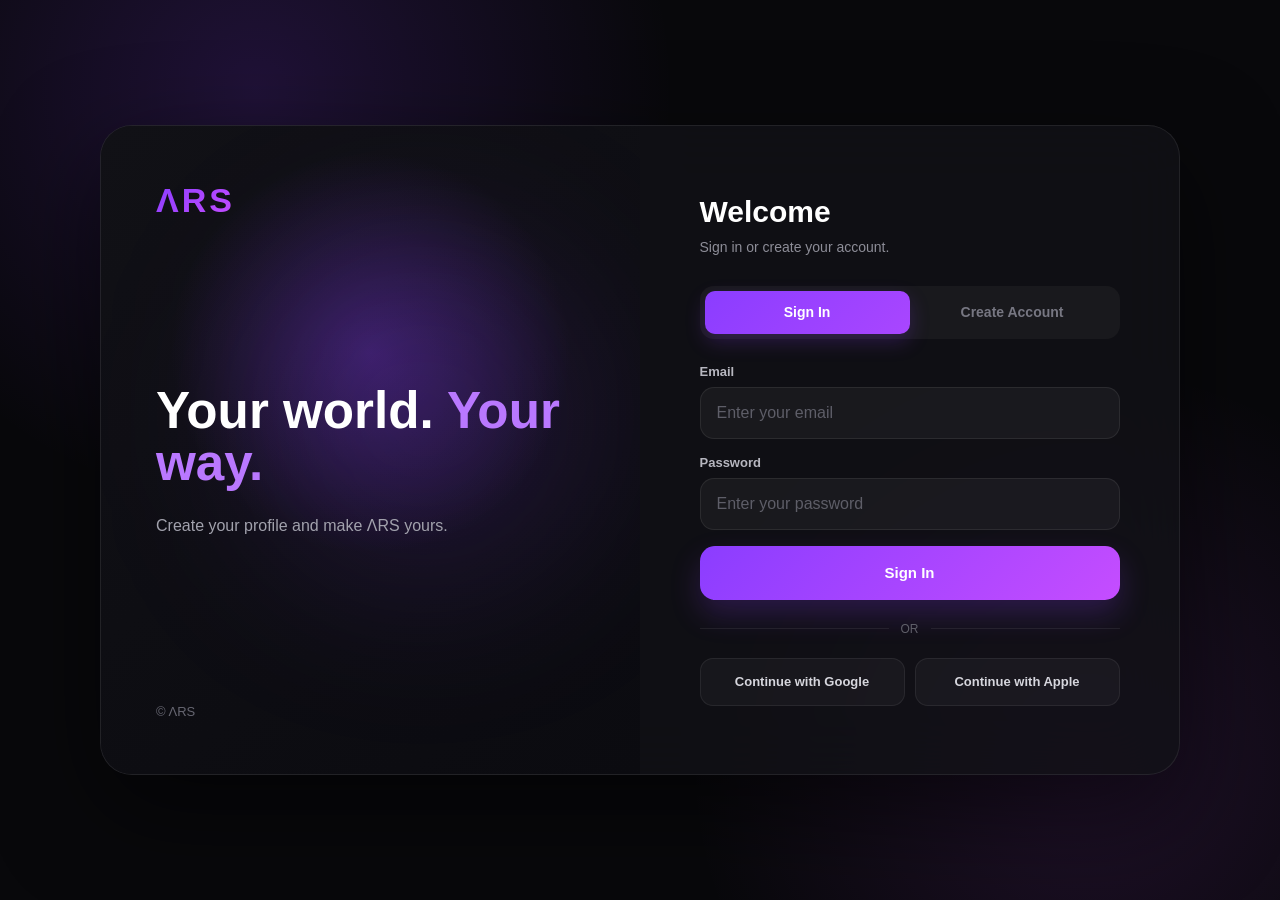
==== index.html @ fd37ae0f "Update index.html" ====
<!DOCTYPE html>
<html lang="en">
<head>
    <meta charset="UTF-8">

    <meta
        name="viewport"
        content="width=device-width, initial-scale=1.0"
    >

    <meta
        name="description"
        content="ΛRS"
    >

    <title>ΛRS</title>

    <link
        rel="stylesheet"
        href="login.css"
    >
</head>

<body>

    <main class="page">

        <section class="auth-wrapper">

            <div class="brand-side">

                <div class="brand-glow"></div>

                <div class="brand">
                    <span>ΛRS</span>
                </div>

                <div class="brand-content">

                    <h1>
                        Your world.
                        <span>Your way.</span>
                    </h1>

                    <p>
                        Create your profile and
                        make ΛRS yours.
                    </p>

                </div>

                <div class="brand-footer">
                    © ΛRS
                </div>

            </div>


            <div class="form-side">

                <div class="auth-card">

                    <div class="auth-heading">

                        <h2>
                            Welcome
                        </h2>

                        <p>
                            Sign in or create your account.
                        </p>

                    </div>


                    <div class="tabs">

                        <button
                            class="tab active"
                            type="button"
                            data-tab="login"
                        >
                            Sign In
                        </button>

                        <button
                            class="tab"
                            type="button"
                            data-tab="register"
                        >
                            Create Account
                        </button>

                    </div>


                    <!-- LOGIN -->

                    <form
                        id="loginForm"
                        class="form active"
                        autocomplete="on"
                    >

                        <div class="field">

                            <label for="loginEmail">
                                Email
                            </label>

                            <input
                                class="input"
                                id="loginEmail"
                                name="email"
                                type="email"
                                autocomplete="email"
                                placeholder="Enter your email"
                                required
                            >

                        </div>


                        <div class="field">

                            <label for="loginPassword">
                                Password
                            </label>

                            <input
                                class="input"
                                id="loginPassword"
                                name="password"
                                type="password"
                                autocomplete="current-password"
                                placeholder="Enter your password"
                                required
                            >

                        </div>


                        <button
                            class="primary-button"
                            type="submit"
                        >
                            Sign In
                        </button>

                    </form>


                    <!-- REGISTER -->

                    <form
                        id="registerForm"
                        class="form"
                        autocomplete="on"
                    >

                        <div class="field">

                            <label for="registerUsername">
                                Username
                            </label>

                            <input
                                class="input"
                                id="registerUsername"
                                name="username"
                                type="text"
                                autocomplete="username"
                                placeholder="Choose a username"
                                minlength="2"
                                maxlength="30"
                                required
                            >

                        </div>


                        <div class="field">

                            <label for="registerEmail">
                                Email
                            </label>

                            <input
                                class="input"
                                id="registerEmail"
                                name="email"
                                type="email"
                                autocomplete="email"
                                placeholder="Enter your email"
                                required
                            >

                        </div>


                        <div class="field">

                            <label for="registerPassword">
                                Password
                            </label>

                            <input
                                class="input"
                                id="registerPassword"
                                name="password"
                                type="password"
                                autocomplete="new-password"
                                placeholder="Create a password"
                                minlength="8"
                                required
                            >

                        </div>


                        <div class="profile-setup">

                            <button
                                class="profile-setup-button"
                                id="openProfileSetup"
                                type="button"
                            >

                                <div
                                    class="profile-preview"
                                    id="profilePreview"
                                >
                                    A
                                </div>

                                <div class="profile-text">

                                    <strong>
                                        Customize Profile
                                    </strong>

                                    <span>
                                        Choose your letter and colors
                                    </span>

                                </div>

                                <div class="profile-arrow">
                                    ›
                                </div>

                            </button>

                        </div>


                        <button
                            class="primary-button"
                            type="submit"
                        >
                            Create Account
                        </button>

                    </form>


                    <div class="divider">
                        <span>OR</span>
                    </div>


                    <div class="social-buttons">

                        <button
                            class="social-button"
                            id="googleLogin"
                            type="button"
                        >
                            Continue with Google
                        </button>

                        <button
                            class="social-button"
                            id="appleLogin"
                            type="button"
                        >
                            Continue with Apple
                        </button>

                    </div>

                </div>

            </div>

        </section>

    </main>


    <!-- PROFILE SETUP MODAL -->

    <div
        class="modal"
        id="profileModal"
        aria-hidden="true"
    >

        <div class="modal-card">

            <div class="modal-header">

                <h3>
                    Customize Profile
                </h3>

                <button
                    class="close-button"
                    id="closeProfileSetup"
                    type="button"
                    aria-label="Close"
                >
                    ×
                </button>

            </div>


            <div class="setup-preview">

                <div
                    class="large-avatar"
                    id="largeAvatarPreview"
                >
                    A
                </div>

            </div>


            <div class="setup-section">

                <span class="setup-section-title">
                    Choose Letter
                </span>

                <div
                    class="letter-grid"
                    id="letterGrid"
                ></div>

            </div>


            <div class="setup-section">

                <span class="setup-section-title">
                    Letter Color
                </span>

                <div
                    class="color-grid"
                    id="letterColors"
                ></div>

            </div>


            <div class="setup-section">

                <span class="setup-section-title">
                    Background
                </span>

                <div
                    class="color-grid"
                    id="backgroundColors"
                ></div>

            </div>


            <div class="subscribe-box">

                <div class="subscribe-info">

                    <strong>
                        Want a real avatar?
                    </strong>

                    <span>
                        VIP members can upload
                        their own profile image.
                    </span>

                </div>

                <button
                    class="subscribe-button"
                    id="openSubscription"
                    type="button"
                >
                    VIP
                </button>

            </div>


            <button
                class="save-profile"
                id="saveProfileSetup"
                type="button"
            >
                Save Profile
            </button>

        </div>

    </div>


    <script
        src="auth.js"
        defer
    ></script>

</body>
</html>
---- login.css ----
/* =========================================================
   ΛRS — LOGIN / AUTH
   Responsive stylesheet
   Works with index.html
   ========================================================= */

* {
    box-sizing: border-box;
    margin: 0;
    padding: 0;
}

html,
body {
    width: 100%;
    min-height: 100%;
}

body {
    min-height: 100vh;
    min-height: 100dvh;

    font-family:
        Inter,
        -apple-system,
        BlinkMacSystemFont,
        "Segoe UI",
        sans-serif;

    color: #ffffff;

    background:
        radial-gradient(
            circle at 20% 10%,
            rgba(139, 61, 255, 0.18),
            transparent 32%
        ),
        radial-gradient(
            circle at 85% 85%,
            rgba(197, 77, 255, 0.12),
            transparent 30%
        ),
        #08080B;

    overflow-x: hidden;
}

button,
input {
    font: inherit;
}

button {
    border: 0;
}


/* =========================================================
   PAGE
   ========================================================= */

.page {
    width: 100%;
    min-height: 100vh;
    min-height: 100dvh;

    display: flex;
    align-items: center;
    justify-content: center;

    padding: 28px;
}


/* =========================================================
   AUTH WRAPPER
   ========================================================= */

.auth-wrapper {
    width: 100%;
    max-width: 1080px;

    display: grid;
    grid-template-columns: 1fr 1fr;

    min-height: 650px;

    border: 1px solid rgba(255, 255, 255, 0.08);

    border-radius: 32px;

    overflow: hidden;

    background:
        rgba(18, 18, 23, 0.82);

    backdrop-filter: blur(30px);
    -webkit-backdrop-filter: blur(30px);

    box-shadow:
        0 35px 100px rgba(0, 0, 0, 0.55);
}


/* =========================================================
   BRAND SIDE
   ========================================================= */

.brand-side {
    position: relative;

    display: flex;
    flex-direction: column;
    justify-content: space-between;

    padding: 55px;

    overflow: hidden;

    background:
        radial-gradient(
            circle at 50% 35%,
            rgba(139, 61, 255, 0.30),
            transparent 40%
        ),
        linear-gradient(
            145deg,
            #111116,
            #0B0B10
        );
}

.brand-glow {
    position: absolute;

    width: 320px;
    height: 320px;

    border-radius: 50%;

    background:
        rgba(139, 61, 255, 0.16);

    filter: blur(90px);

    top: 20%;
    left: 30%;

    pointer-events: none;
}

.brand {
    position: relative;
    z-index: 2;

    font-size: 34px;
    font-weight: 900;

    letter-spacing: 3px;
}

.brand span {
    background:
        linear-gradient(
            135deg,
            #8B3DFF,
            #C54DFF
        );

    -webkit-background-clip: text;
    background-clip: text;

    color: transparent;
}

.brand-content {
    position: relative;
    z-index: 2;

    max-width: 440px;
}

.brand-content h1 {
    font-size: clamp(
        38px,
        4vw,
        62px
    );

    line-height: 1.02;

    font-weight: 900;

    margin-bottom: 22px;
}

.brand-content h1 span {
    color: #B978FF;
}

.brand-content p {
    color: #A2A2AD;

    font-size: 16px;

    line-height: 1.7;

    max-width: 390px;
}

.brand-footer {
    position: relative;
    z-index: 2;

    color: #666671;

    font-size: 13px;
}


/* =========================================================
   FORM SIDE
   ========================================================= */

.form-side {
    display: flex;
    align-items: center;
    justify-content: center;

    padding: 45px;
}

.auth-card {
    width: 100%;
    max-width: 420px;
}

.auth-heading {
    margin-bottom: 28px;
}

.auth-heading h2 {
    font-size: 30px;

    font-weight: 850;

    margin-bottom: 8px;
}

.auth-heading p {
    color: #8D8D98;

    font-size: 14px;

    line-height: 1.5;
}


/* =========================================================
   TABS
   ========================================================= */

.tabs {
    display: grid;

    grid-template-columns: 1fr 1fr;

    padding: 5px;

    margin-bottom: 25px;

    background:
        rgba(255, 255, 255, 0.045);

    border-radius: 14px;
}

.tab {
    min-height: 43px;

    border-radius: 10px;

    background: transparent;

    color: #777782;

    cursor: pointer;

    font-size: 14px;

    font-weight: 700;

    transition:
        background 0.2s ease,
        color 0.2s ease;
}

.tab.active {
    color: #ffffff;

    background:
        linear-gradient(
            135deg,
            #8B3DFF,
            #A946FF
        );

    box-shadow:
        0 8px 20px
        rgba(139, 61, 255, 0.22);
}


/* =========================================================
   FORMS
   ========================================================= */

.form {
    display: none;
}

.form.active {
    display: block;
}


/* =========================================================
   INPUTS
   ========================================================= */

.field {
    margin-bottom: 16px;
}

.field label {
    display: block;

    color: #B7B7C0;

    font-size: 13px;

    font-weight: 650;

    margin-bottom: 8px;
}

.input {
    width: 100%;

    height: 52px;

    border-radius: 14px;

    border: 1px solid
        rgba(255, 255, 255, 0.08);

    outline: none;

    padding: 0 16px;

    color: #ffffff;

    background:
        rgba(255, 255, 255, 0.045);

    transition:
        border-color 0.2s ease,
        box-shadow 0.2s ease,
        background 0.2s ease;
}

.input::placeholder {
    color: #5E5E68;
}

.input:focus {
    border-color:
        rgba(139, 61, 255, 0.8);

    background:
        rgba(255, 255, 255, 0.06);

    box-shadow:
        0 0 0 4px
        rgba(139, 61, 255, 0.10);
}


/* =========================================================
   PROFILE SETUP
   ========================================================= */

.profile-setup {
    margin-top: 7px;
    margin-bottom: 18px;

    padding: 14px;

    border-radius: 18px;

    border: 1px solid
        rgba(255, 255, 255, 0.07);

    background:
        rgba(255, 255, 255, 0.035);
}

.profile-setup-button {
    width: 100%;

    display: flex;
    align-items: center;

    gap: 13px;

    background: transparent;

    color: #ffffff;

    cursor: pointer;

    text-align: left;
}

.profile-preview {
    width: 48px;
    height: 48px;

    flex: 0 0 48px;

    display: flex;
    align-items: center;
    justify-content: center;

    border-radius: 50%;

    background:
        linear-gradient(
            135deg,
            #8B3DFF,
            #C54DFF
        );

    font-size: 18px;

    font-weight: 900;

    box-shadow:
        0 8px 22px
        rgba(139, 61, 255, 0.22);
}

.profile-text {
    flex: 1;
}

.profile-text strong {
    display: block;

    font-size: 14px;

    margin-bottom: 3px;
}

.profile-text span {
    color: #777782;

    font-size: 12px;
}

.profile-arrow {
    color: #777782;

    font-size: 20px;
}


/* =========================================================
   PRIMARY BUTTON
   ========================================================= */

.primary-button {
    width: 100%;

    min-height: 54px;

    border-radius: 15px;

    color: #ffffff;

    background:
        linear-gradient(
            135deg,
            #8B3DFF,
            #C54DFF
        );

    cursor: pointer;

    font-size: 15px;

    font-weight: 800;

    box-shadow:
        0 14px 30px
        rgba(139, 61, 255, 0.22);

    transition:
        transform 0.15s ease,
        box-shadow 0.2s ease;
}

.primary-button:hover {
    box-shadow:
        0 17px 36px
        rgba(139, 61, 255, 0.32);
}

.primary-button:active {
    transform: scale(0.985);
}


/* =========================================================
   DIVIDER
   ========================================================= */

.divider {
    display: flex;

    align-items: center;

    gap: 12px;

    margin: 22px 0;
}

.divider::before,
.divider::after {
    content: "";

    height: 1px;

    flex: 1;

    background:
        rgba(255, 255, 255, 0.07);
}

.divider span {
    color: #60606A;

    font-size: 12px;
}


/* =========================================================
   SOCIAL BUTTONS
   ========================================================= */

.social-buttons {
    display: grid;

    grid-template-columns: 1fr 1fr;

    gap: 10px;
}

.social-button {
    min-height: 48px;

    border-radius: 13px;

    border: 1px solid
        rgba(255, 255, 255, 0.07);

    color: #D6D6DD;

    background:
        rgba(255, 255, 255, 0.035);

    cursor: pointer;

    font-size: 13px;

    font-weight: 700;

    transition:
        background 0.2s ease,
        border-color 0.2s ease;
}

.social-button:hover {
    background:
        rgba(255, 255, 255, 0.07);

    border-color:
        rgba(255, 255, 255, 0.12);
}


/* =========================================================
   PROFILE MODAL
   ========================================================= */

.modal {
    position: fixed;

    inset: 0;

    display: flex;
    align-items: center;
    justify-content: center;

    padding: 20px;

    background:
        rgba(0, 0, 0, 0.72);

    backdrop-filter: blur(16px);
    -webkit-backdrop-filter: blur(16px);

    opacity: 0;
    visibility: hidden;

    pointer-events: none;

    transition:
        opacity 0.2s ease,
        visibility 0.2s ease;

    z-index: 100;
}

.modal.open {
    opacity: 1;

    visibility: visible;

    pointer-events: auto;
}

.modal-card {
    width: 100%;
    max-width: 480px;

    max-height:
        calc(100vh - 40px);

    max-height:
        calc(100dvh - 40px);

    overflow-y: auto;

    padding: 25px;

    border-radius: 26px;

    border: 1px solid
        rgba(255, 255, 255, 0.09);

    background:
        #111116;

    box-shadow:
        0 30px 100px
        rgba(0, 0, 0, 0.65);

    transform:
        translateY(15px)
        scale(0.97);

    transition:
        transform 0.2s ease;
}

.modal.open .modal-card {
    transform:
        translateY(0)
        scale(1);
}


/* =========================================================
   MODAL HEADER
   ========================================================= */

.modal-header {
    display: flex;

    align-items: center;
    justify-content: space-between;

    margin-bottom: 22px;
}

.modal-header h3 {
    font-size: 22px;

    font-weight: 850;
}

.close-button {
    width: 40px;
    height: 40px;

    border-radius: 50%;

    background:
        rgba(255, 255, 255, 0.06);

    color: #ffffff;

    cursor: pointer;

    font-size: 20px;

    transition:
        background 0.2s ease;
}

.close-button:hover {
    background:
        rgba(255, 255, 255, 0.11);
}


/* =========================================================
   AVATAR PREVIEW
   ========================================================= */

.setup-preview {
    display: flex;

    justify-content: center;

    margin-bottom: 25px;
}

.large-avatar {
    width: 96px;
    height: 96px;

    display: flex;

    align-items: center;
    justify-content: center;

    border-radius: 50%;

    font-size: 34px;

    font-weight: 900;

    border: 4px solid
        #0A0A0D;

    box-shadow:
        0 12px 35px
        rgba(0, 0, 0, 0.45);
}


/* =========================================================
   PROFILE OPTIONS
   ========================================================= */

.setup-section {
    margin-bottom: 22px;
}

.setup-section-title {
    display: block;

    color: #B9B9C2;

    font-size: 13px;

    font-weight: 750;

    margin-bottom: 10px;
}


/* =========================================================
   LETTER GRID
   ========================================================= */

.letter-grid {
    display: grid;

    grid-template-columns:
        repeat(7, 1fr);

    gap: 7px;
}

.letter-option {
    aspect-ratio: 1;

    border-radius: 11px;

    color: #ffffff;

    background:
        rgba(255, 255, 255, 0.05);

    cursor: pointer;

    font-weight: 800;

    border: 1px solid
        transparent;

    transition:
        transform 0.15s ease,
        border-color 0.15s ease;
}

.letter-option:hover {
    transform: translateY(-1px);
}

.letter-option.selected {
    border-color: #A855F7;

    box-shadow:
        0 0 0 2px
        rgba(168, 85, 247, 0.14);
}


/* =========================================================
   COLOR GRID
   ========================================================= */

.color-grid {
    display: flex;

    flex-wrap: wrap;

    gap: 10px;
}

.color-option {
    width: 38px;
    height: 38px;

    border-radius: 50%;

    cursor: pointer;

    border: 3px solid transparent;

    transition:
        transform 0.15s ease,
        border-color 0.15s ease;
}

.color-option:hover {
    transform: scale(1.06);
}

.color-option.selected {
    border-color: #ffffff;

    box-shadow:
        0 0 0 2px #8B3DFF;
}


/* =========================================================
   SUBSCRIBE BOX
   ========================================================= */

.subscribe-box {
    display: flex;

    align-items: center;

    gap: 12px;

    padding: 15px;

    margin-top: 5px;

    border-radius: 17px;

    background:
        linear-gradient(
            135deg,
            rgba(139, 61, 255, 0.13),
            rgba(197, 77, 255, 0.06)
        );

    border: 1px solid
        rgba(168, 85, 247, 0.20);
}

.subscribe-info {
    flex: 1;
}

.subscribe-info strong {
    display: block;

    font-size: 13px;

    margin-bottom: 4px;
}

.subscribe-info span {
    color: #888894;

    font-size: 11px;

    line-height: 1.4;
}

.subscribe-button {
    min-height: 40px;

    padding: 0 15px;

    border-radius: 11px;

    background:
        linear-gradient(
            135deg,
            #8B3DFF,
            #C54DFF
        );

    color: #ffffff;

    cursor: pointer;

    font-size: 12px;

    font-weight: 800;
}


/* =========================================================
   SAVE PROFILE
   ========================================================= */

.save-profile {
    width: 100%;

    min-height: 50px;

    border-radius: 14px;

    margin-top: 5px;

    background:
        linear-gradient(
            135deg,
            #8B3DFF,
            #C54DFF
        );

    color: #ffffff;

    cursor: pointer;

    font-weight: 800;

    transition:
        transform 0.15s ease,
        box-shadow 0.2s ease;
}

.save-profile:hover {
    box-shadow:
        0 12px 28px
        rgba(139, 61, 255, 0.22);
}

.save-profile:active {
    transform: scale(0.985);
}


/* =========================================================
   TABLET
   ========================================================= */

@media (max-width: 850px) {

    .page {
        padding: 18px;
    }

    .auth-wrapper {
        grid-template-columns: 1fr;

        max-width: 600px;

        min-height: auto;
    }

    .brand-side {
        min-height: 300px;

        padding: 35px;
    }

    .brand-content h1 {
        font-size: 42px;
    }

    .brand-content p {
        font-size: 14px;
    }

    .brand-footer {
        margin-top: 35px;
    }

    .form-side {
        padding: 35px;
    }
}


/* =========================================================
   MOBILE
   ========================================================= */

@media (max-width: 520px) {

    .page {
        padding: 0;
    }

    .auth-wrapper {
        min-height: 100vh;
        min-height: 100dvh;

        border-radius: 0;

        border-left: 0;
        border-right: 0;
    }

    .brand-side {
        min-height: 230px;

        padding: 28px 24px;
    }

    .brand {
        font-size: 27px;
    }

    .brand-content {
        margin-top: 25px;
    }

    .brand-content h1 {
        font-size: 34px;

        margin-bottom: 12px;
    }

    .brand-content p {
        font-size: 13px;
    }

    .form-side {
        padding:
            28px
            22px
            40px;
    }

    .auth-heading h2 {
        font-size: 27px;
    }

    .social-buttons {
        grid-template-columns: 1fr;
    }

    .modal {
        padding: 0;
    }

    .modal-card {
        min-height: 100vh;
        min-height: 100dvh;

        max-height: none;

        border-radius: 0;

        padding:
            24px
            20px
            30px;
    }

    .letter-grid {
        grid-template-columns:
            repeat(6, 1fr);
    }
}


/* =========================================================
   SMALL MOBILE
   ========================================================= */

@media (max-width: 360px) {

    .form-side {
        padding-left: 17px;
        padding-right: 17px;
    }

    .letter-grid {
        grid-template-columns:
            repeat(5, 1fr);
    }

   }
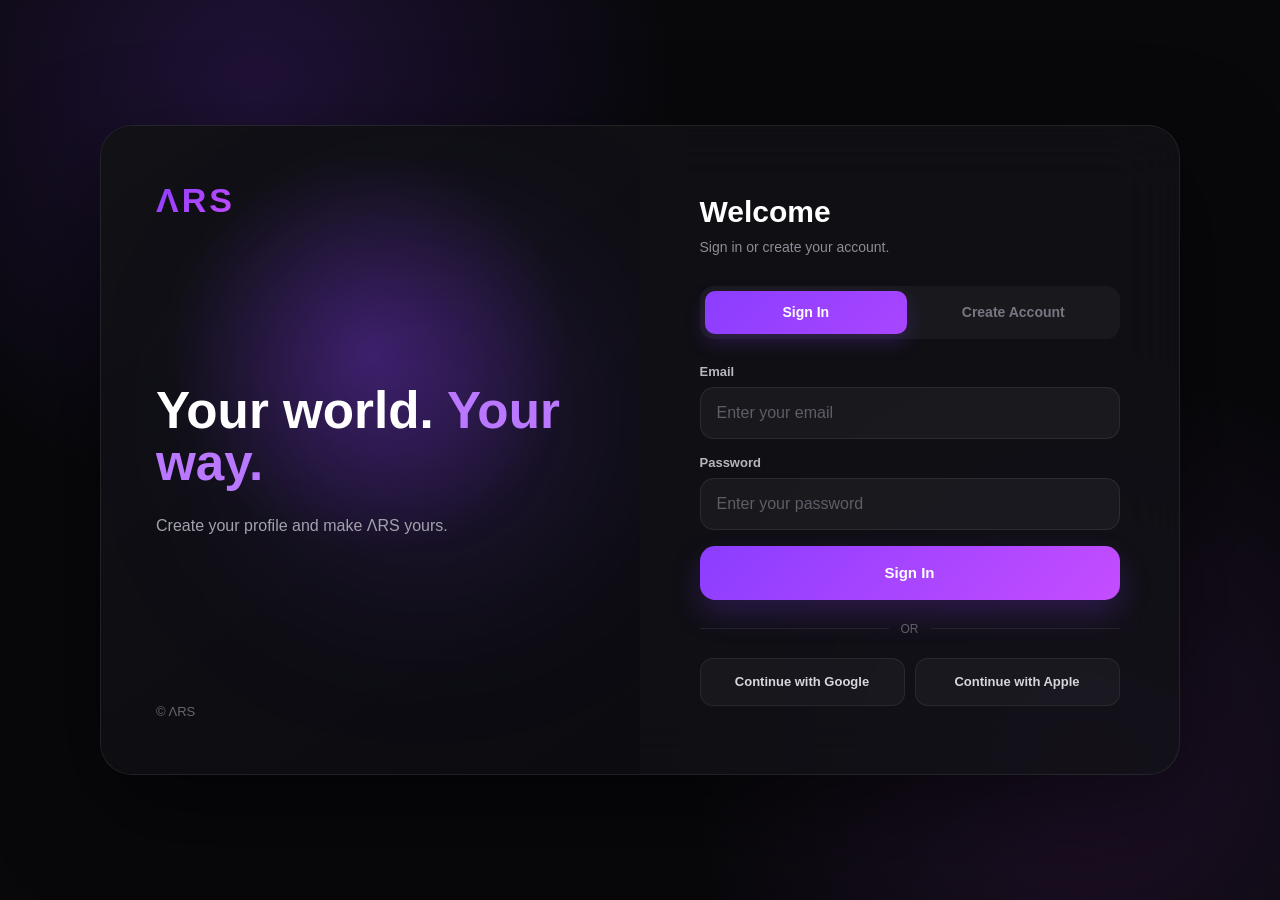
==== commit 8bf33f9e: "Update index.html" ====
--- a/index.html
+++ b/index.html
@@ -2,427 +2,477 @@
 <html lang="en">
 <head>
     <meta charset="UTF-8">
-
-    <meta
-        name="viewport"
-        content="width=device-width, initial-scale=1.0"
-    >
-
-    <meta
-        name="description"
-        content="ΛRS"
-    >
-
+    <meta name="viewport" content="width=device-width, initial-scale=1.0">
+    <meta name="description" content="ΛRS">
     <title>ΛRS</title>
 
-    <link
-        rel="stylesheet"
-        href="login.css"
-    >
+    <link rel="stylesheet" href="login.css">
 </head>
 
 <body>
 
-    <main class="page">
-
-        <section class="auth-wrapper">
-
-            <div class="brand-side">
-
-                <div class="brand-glow"></div>
-
-                <div class="brand">
-                    <span>ΛRS</span>
+<main class="page">
+
+    <section class="auth-wrapper">
+
+        <!-- BRAND -->
+
+        <div class="brand-side">
+
+            <div class="brand-glow"></div>
+
+            <div class="brand">
+                <span>ΛRS</span>
+            </div>
+
+            <div class="brand-content">
+                <h1>
+                    Your world.
+                    <span>Your way.</span>
+                </h1>
+
+                <p>
+                    Create your profile and make ΛRS yours.
+                </p>
+            </div>
+
+            <div class="brand-footer">
+                © ΛRS
+            </div>
+
+        </div>
+
+
+        <!-- AUTH -->
+
+        <div class="form-side">
+
+            <div class="auth-card">
+
+                <div class="auth-heading">
+
+                    <h2>Welcome</h2>
+
+                    <p>
+                        Sign in or create your account.
+                    </p>
+
                 </div>
 
-                <div class="brand-content">
-
-                    <h1>
-                        Your world.
-                        <span>Your way.</span>
-                    </h1>
-
-                    <p>
-                        Create your profile and
-                        make ΛRS yours.
-                    </p>
+
+                <!-- TABS -->
+
+                <div class="tabs">
+
+                    <button
+                        class="tab active"
+                        type="button"
+                        data-tab="login"
+                    >
+                        Sign In
+                    </button>
+
+                    <button
+                        class="tab"
+                        type="button"
+                        data-tab="register"
+                    >
+                        Create Account
+                    </button>
 
                 </div>
 
-                <div class="brand-footer">
-                    © ΛRS
-                </div>
-
-            </div>
-
-
-            <div class="form-side">
-
-                <div class="auth-card">
-
-                    <div class="auth-heading">
-
-                        <h2>
-                            Welcome
-                        </h2>
-
-                        <p>
-                            Sign in or create your account.
-                        </p>
-
-                    </div>
-
-
-                    <div class="tabs">
-
-                        <button
-                            class="tab active"
-                            type="button"
-                            data-tab="login"
-                        >
-                            Sign In
-                        </button>
-
-                        <button
-                            class="tab"
-                            type="button"
-                            data-tab="register"
-                        >
-                            Create Account
-                        </button>
-
-                    </div>
-
-
-                    <!-- LOGIN -->
-
-                    <form
-                        id="loginForm"
-                        class="form active"
-                        autocomplete="on"
-                    >
-
-                        <div class="field">
-
-                            <label for="loginEmail">
-                                Email
-                            </label>
+
+                <!-- LOGIN -->
+
+                <form
+                    id="loginForm"
+                    class="form active"
+                    autocomplete="on"
+                >
+
+                    <div class="field">
+
+                        <label for="loginEmail">
+                            Email
+                        </label>
+
+                        <input
+                            class="input"
+                            id="loginEmail"
+                            name="email"
+                            type="email"
+                            autocomplete="email"
+                            placeholder="Enter your email"
+                            required
+                        >
+
+                    </div>
+
+
+                    <div class="field">
+
+                        <label for="loginPassword">
+                            Password
+                        </label>
+
+                        <input
+                            class="input"
+                            id="loginPassword"
+                            name="password"
+                            type="password"
+                            autocomplete="current-password"
+                            placeholder="Enter your password"
+                            required
+                        >
+
+                    </div>
+
+
+                    <button
+                        class="primary-button"
+                        type="submit"
+                    >
+                        Sign In
+                    </button>
+
+                </form>
+
+
+                <!-- REGISTER -->
+
+                <form
+                    id="registerForm"
+                    class="form"
+                    autocomplete="on"
+                >
+
+                    <!-- DISPLAY NAME -->
+
+                    <div class="field">
+
+                        <label for="registerDisplayName">
+                            Display Name
+                        </label>
+
+                        <input
+                            class="input"
+                            id="registerDisplayName"
+                            name="displayName"
+                            type="text"
+                            autocomplete="name"
+                            placeholder="Enter your name"
+                            minlength="1"
+                            maxlength="40"
+                            required
+                        >
+
+                    </div>
+
+
+                    <!-- USERNAME -->
+
+                    <div class="field">
+
+                        <label for="registerUsername">
+                            Username
+                        </label>
+
+                        <div class="username-input-wrapper">
+
+                            <span class="username-prefix">
+                                @
+                            </span>
 
                             <input
-                                class="input"
-                                id="loginEmail"
-                                name="email"
-                                type="email"
-                                autocomplete="email"
-                                placeholder="Enter your email"
-                                required
-                            >
-
-                        </div>
-
-
-                        <div class="field">
-
-                            <label for="loginPassword">
-                                Password
-                            </label>
-
-                            <input
-                                class="input"
-                                id="loginPassword"
-                                name="password"
-                                type="password"
-                                autocomplete="current-password"
-                                placeholder="Enter your password"
-                                required
-                            >
-
-                        </div>
-
-
-                        <button
-                            class="primary-button"
-                            type="submit"
-                        >
-                            Sign In
-                        </button>
-
-                    </form>
-
-
-                    <!-- REGISTER -->
-
-                    <form
-                        id="registerForm"
-                        class="form"
-                        autocomplete="on"
-                    >
-
-                        <div class="field">
-
-                            <label for="registerUsername">
-                                Username
-                            </label>
-
-                            <input
-                                class="input"
+                                class="input username-input"
                                 id="registerUsername"
                                 name="username"
                                 type="text"
                                 autocomplete="username"
-                                placeholder="Choose a username"
+                                placeholder="choose your username"
                                 minlength="2"
                                 maxlength="30"
+                                pattern="[A-Za-z0-9._-]+"
                                 required
                             >
 
                         </div>
 
-
-                        <div class="field">
-
-                            <label for="registerEmail">
-                                Email
-                            </label>
-
-                            <input
-                                class="input"
-                                id="registerEmail"
-                                name="email"
-                                type="email"
-                                autocomplete="email"
-                                placeholder="Enter your email"
-                                required
+                        <small class="field-hint">
+                            Letters, numbers, dots, underscores and hyphens.
+                        </small>
+
+                    </div>
+
+
+                    <!-- EMAIL -->
+
+                    <div class="field">
+
+                        <label for="registerEmail">
+                            Email
+                        </label>
+
+                        <input
+                            class="input"
+                            id="registerEmail"
+                            name="email"
+                            type="email"
+                            autocomplete="email"
+                            placeholder="Enter your email"
+                            required
+                        >
+
+                        <small class="field-hint">
+                            Your email is private and will not appear on your profile.
+                        </small>
+
+                    </div>
+
+
+                    <!-- PASSWORD -->
+
+                    <div class="field">
+
+                        <label for="registerPassword">
+                            Password
+                        </label>
+
+                        <input
+                            class="input"
+                            id="registerPassword"
+                            name="password"
+                            type="password"
+                            autocomplete="new-password"
+                            placeholder="Create a password"
+                            minlength="8"
+                            required
+                        >
+
+                    </div>
+
+
+                    <!-- PROFILE -->
+
+                    <div class="profile-setup">
+
+                        <button
+                            class="profile-setup-button"
+                            id="openProfileSetup"
+                            type="button"
+                        >
+
+                            <div
+                                class="profile-preview"
+                                id="profilePreview"
                             >
-
-                        </div>
-
-
-                        <div class="field">
-
-                            <label for="registerPassword">
-                                Password
-                            </label>
-
-                            <input
-                                class="input"
-                                id="registerPassword"
-                                name="password"
-                                type="password"
-                                autocomplete="new-password"
-                                placeholder="Create a password"
-                                minlength="8"
-                                required
-                            >
-
-                        </div>
-
-
-                        <div class="profile-setup">
-
-                            <button
-                                class="profile-setup-button"
-                                id="openProfileSetup"
-                                type="button"
-                            >
-
-                                <div
-                                    class="profile-preview"
-                                    id="profilePreview"
-                                >
-                                    A
-                                </div>
-
-                                <div class="profile-text">
-
-                                    <strong>
-                                        Customize Profile
-                                    </strong>
-
-                                    <span>
-                                        Choose your letter and colors
-                                    </span>
-
-                                </div>
-
-                                <div class="profile-arrow">
-                                    ›
-                                </div>
-
-                            </button>
-
-                        </div>
-
-
-                        <button
-                            class="primary-button"
-                            type="submit"
-                        >
-                            Create Account
+                                A
+                            </div>
+
+                            <div class="profile-text">
+
+                                <strong>
+                                    Customize Profile
+                                </strong>
+
+                                <span>
+                                    Choose your letter and colors
+                                </span>
+
+                            </div>
+
+                            <div class="profile-arrow">
+                                ›
+                            </div>
+
                         </button>
 
-                    </form>
-
-
-                    <div class="divider">
-                        <span>OR</span>
-                    </div>
-
-
-                    <div class="social-buttons">
-
-                        <button
-                            class="social-button"
-                            id="googleLogin"
-                            type="button"
-                        >
-                            Continue with Google
-                        </button>
-
-                        <button
-                            class="social-button"
-                            id="appleLogin"
-                            type="button"
-                        >
-                            Continue with Apple
-                        </button>
-
-                    </div>
-
+                    </div>
+
+
+                    <!-- CREATE -->
+
+                    <button
+                        class="primary-button"
+                        type="submit"
+                    >
+                        Create Account
+                    </button>
+
+                </form>
+
+
+                <!-- SOCIAL -->
+
+                <div class="divider">
+                    <span>OR</span>
                 </div>
 
-            </div>
-
-        </section>
-
-    </main>
-
-
-    <!-- PROFILE SETUP MODAL -->
-
-    <div
-        class="modal"
-        id="profileModal"
-        aria-hidden="true"
-    >
-
-        <div class="modal-card">
-
-            <div class="modal-header">
-
-                <h3>
-                    Customize Profile
-                </h3>
-
-                <button
-                    class="close-button"
-                    id="closeProfileSetup"
-                    type="button"
-                    aria-label="Close"
-                >
-                    ×
-                </button>
-
-            </div>
-
-
-            <div class="setup-preview">
-
-                <div
-                    class="large-avatar"
-                    id="largeAvatarPreview"
-                >
-                    A
+
+                <div class="social-buttons">
+
+                    <button
+                        class="social-button"
+                        id="googleLogin"
+                        type="button"
+                    >
+                        Continue with Google
+                    </button>
+
+                    <button
+                        class="social-button"
+                        id="appleLogin"
+                        type="button"
+                    >
+                        Continue with Apple
+                    </button>
+
                 </div>
 
             </div>
 
-
-            <div class="setup-section">
-
-                <span class="setup-section-title">
-                    Choose Letter
+        </div>
+
+    </section>
+
+</main>
+
+
+<!-- PROFILE MODAL -->
+
+<div
+    class="modal"
+    id="profileModal"
+    aria-hidden="true"
+>
+
+    <div class="modal-card">
+
+        <div class="modal-header">
+
+            <h3>
+                Customize Profile
+            </h3>
+
+            <button
+                class="close-button"
+                id="closeProfileSetup"
+                type="button"
+                aria-label="Close"
+            >
+                ×
+            </button>
+
+        </div>
+
+
+        <!-- PREVIEW -->
+
+        <div class="setup-preview">
+
+            <div
+                class="large-avatar"
+                id="largeAvatarPreview"
+            >
+                A
+            </div>
+
+        </div>
+
+
+        <!-- LETTER -->
+
+        <div class="setup-section">
+
+            <span class="setup-section-title">
+                Choose Letter
+            </span>
+
+            <div
+                class="letter-grid"
+                id="letterGrid"
+            ></div>
+
+        </div>
+
+
+        <!-- LETTER COLOR -->
+
+        <div class="setup-section">
+
+            <span class="setup-section-title">
+                Letter Color
+            </span>
+
+            <div
+                class="color-grid"
+                id="letterColors"
+            ></div>
+
+        </div>
+
+
+        <!-- BACKGROUND -->
+
+        <div class="setup-section">
+
+            <span class="setup-section-title">
+                Background
+            </span>
+
+            <div
+                class="color-grid"
+                id="backgroundColors"
+            ></div>
+
+        </div>
+
+
+        <!-- VIP -->
+
+        <div class="subscribe-box">
+
+            <div class="subscribe-info">
+
+                <strong>
+                    Want a real avatar?
+                </strong>
+
+                <span>
+                    VIP members can upload
+                    their own profile image.
                 </span>
 
-                <div
-                    class="letter-grid"
-                    id="letterGrid"
-                ></div>
-
-            </div>
-
-
-            <div class="setup-section">
-
-                <span class="setup-section-title">
-                    Letter Color
-                </span>
-
-                <div
-                    class="color-grid"
-                    id="letterColors"
-                ></div>
-
-            </div>
-
-
-            <div class="setup-section">
-
-                <span class="setup-section-title">
-                    Background
-                </span>
-
-                <div
-                    class="color-grid"
-                    id="backgroundColors"
-                ></div>
-
-            </div>
-
-
-            <div class="subscribe-box">
-
-                <div class="subscribe-info">
-
-                    <strong>
-                        Want a real avatar?
-                    </strong>
-
-                    <span>
-                        VIP members can upload
-                        their own profile image.
-                    </span>
-
-                </div>
-
-                <button
-                    class="subscribe-button"
-                    id="openSubscription"
-                    type="button"
-                >
-                    VIP
-                </button>
-
-            </div>
-
+            </div>
 
             <button
-                class="save-profile"
-                id="saveProfileSetup"
+                class="subscribe-button"
+                id="openSubscription"
                 type="button"
             >
-                Save Profile
+                VIP
             </button>
 
         </div>
 
+
+        <!-- SAVE -->
+
+        <button
+            class="save-profile"
+            id="saveProfileSetup"
+            type="button"
+        >
+            Save Profile
+        </button>
+
     </div>
 
-
-    <script
-        src="auth.js"
-        defer
-    ></script>
+</div>
+
+
+<script src="auth.js" defer></script>
 
 </body>
-</html>
+    </html>
--- a/login.css
+++ b/login.css
@@ -1,9 +1,3 @@
-/* =========================================================
-   ΛRS — LOGIN / AUTH
-   Responsive stylesheet
-   Works with index.html
-   ========================================================= */
-
 * {
     box-sizing: border-box;
     margin: 0;
@@ -27,20 +21,20 @@
         "Segoe UI",
         sans-serif;
 
-    color: #ffffff;
+    color: #fff;
 
     background:
         radial-gradient(
             circle at 20% 10%,
-            rgba(139, 61, 255, 0.18),
+            rgba(139, 61, 255, .18),
             transparent 32%
         ),
         radial-gradient(
             circle at 85% 85%,
-            rgba(197, 77, 255, 0.12),
+            rgba(197, 77, 255, .12),
             transparent 30%
         ),
-        #08080B;
+        #08080b;
 
     overflow-x: hidden;
 }
@@ -53,11 +47,6 @@
 button {
     border: 0;
 }
-
-
-/* =========================================================
-   PAGE
-   ========================================================= */
 
 .page {
     width: 100%;
@@ -71,40 +60,27 @@
     padding: 28px;
 }
 
-
-/* =========================================================
-   AUTH WRAPPER
-   ========================================================= */
-
 .auth-wrapper {
     width: 100%;
     max-width: 1080px;
+    min-height: 650px;
 
     display: grid;
     grid-template-columns: 1fr 1fr;
 
-    min-height: 650px;
-
-    border: 1px solid rgba(255, 255, 255, 0.08);
-
+    overflow: hidden;
+
+    border: 1px solid rgba(255, 255, 255, .08);
     border-radius: 32px;
 
-    overflow: hidden;
-
-    background:
-        rgba(18, 18, 23, 0.82);
+    background: rgba(18, 18, 23, .82);
 
     backdrop-filter: blur(30px);
     -webkit-backdrop-filter: blur(30px);
 
     box-shadow:
-        0 35px 100px rgba(0, 0, 0, 0.55);
-}
-
-
-/* =========================================================
-   BRAND SIDE
-   ========================================================= */
+        0 35px 100px rgba(0, 0, 0, .55);
+}
 
 .brand-side {
     position: relative;
@@ -120,13 +96,13 @@
     background:
         radial-gradient(
             circle at 50% 35%,
-            rgba(139, 61, 255, 0.30),
+            rgba(139, 61, 255, .30),
             transparent 40%
         ),
         linear-gradient(
             145deg,
             #111116,
-            #0B0B10
+            #0b0b10
         );
 }
 
@@ -136,15 +112,14 @@
     width: 320px;
     height: 320px;
 
-    border-radius: 50%;
-
-    background:
-        rgba(139, 61, 255, 0.16);
-
-    filter: blur(90px);
-
     top: 20%;
     left: 30%;
+
+    border-radius: 50%;
+
+    background: rgba(139, 61, 255, .16);
+
+    filter: blur(90px);
 
     pointer-events: none;
 }
@@ -163,8 +138,8 @@
     background:
         linear-gradient(
             135deg,
-            #8B3DFF,
-            #C54DFF
+            #8b3dff,
+            #c54dff
         );
 
     -webkit-background-clip: text;
@@ -181,31 +156,25 @@
 }
 
 .brand-content h1 {
-    font-size: clamp(
-        38px,
-        4vw,
-        62px
-    );
-
+    margin-bottom: 22px;
+
+    font-size: clamp(38px, 4vw, 62px);
     line-height: 1.02;
 
     font-weight: 900;
-
-    margin-bottom: 22px;
 }
 
 .brand-content h1 span {
-    color: #B978FF;
+    color: #b978ff;
 }
 
 .brand-content p {
-    color: #A2A2AD;
+    max-width: 390px;
+
+    color: #a2a2ad;
 
     font-size: 16px;
-
     line-height: 1.7;
-
-    max-width: 390px;
 }
 
 .brand-footer {
@@ -217,11 +186,6 @@
     font-size: 13px;
 }
 
-
-/* =========================================================
-   FORM SIDE
-   ========================================================= */
-
 .form-side {
     display: flex;
     align-items: center;
@@ -240,39 +204,31 @@
 }
 
 .auth-heading h2 {
+    margin-bottom: 8px;
+
     font-size: 30px;
-
     font-weight: 850;
-
-    margin-bottom: 8px;
 }
 
 .auth-heading p {
-    color: #8D8D98;
+    color: #8d8d98;
 
     font-size: 14px;
-
     line-height: 1.5;
 }
-
-
-/* =========================================================
-   TABS
-   ========================================================= */
 
 .tabs {
     display: grid;
-
     grid-template-columns: 1fr 1fr;
 
+    gap: 5px;
+
     padding: 5px;
-
     margin-bottom: 25px;
 
-    background:
-        rgba(255, 255, 255, 0.045);
-
     border-radius: 14px;
+
+    background: rgba(255, 255, 255, .045);
 }
 
 .tab {
@@ -280,40 +236,32 @@
 
     border-radius: 10px;
 
+    color: #777782;
     background: transparent;
 
-    color: #777782;
-
     cursor: pointer;
 
     font-size: 14px;
-
     font-weight: 700;
 
     transition:
-        background 0.2s ease,
-        color 0.2s ease;
+        background .2s ease,
+        color .2s ease;
 }
 
 .tab.active {
-    color: #ffffff;
+    color: #fff;
 
     background:
         linear-gradient(
             135deg,
-            #8B3DFF,
-            #A946FF
+            #8b3dff,
+            #a946ff
         );
 
     box-shadow:
-        0 8px 20px
-        rgba(139, 61, 255, 0.22);
-}
-
-
-/* =========================================================
-   FORMS
-   ========================================================= */
+        0 8px 20px rgba(139, 61, 255, .22);
+}
 
 .form {
     display: none;
@@ -323,11 +271,6 @@
     display: block;
 }
 
-
-/* =========================================================
-   INPUTS
-   ========================================================= */
-
 .field {
     margin-bottom: 16px;
 }
@@ -335,60 +278,46 @@
 .field label {
     display: block;
 
-    color: #B7B7C0;
+    margin-bottom: 8px;
+
+    color: #b7b7c0;
 
     font-size: 13px;
-
     font-weight: 650;
-
-    margin-bottom: 8px;
 }
 
 .input {
     width: 100%;
-
     height: 52px;
 
+    padding: 0 16px;
+
+    border: 1px solid rgba(255, 255, 255, .08);
     border-radius: 14px;
 
-    border: 1px solid
-        rgba(255, 255, 255, 0.08);
-
     outline: none;
 
-    padding: 0 16px;
-
-    color: #ffffff;
-
-    background:
-        rgba(255, 255, 255, 0.045);
+    color: #fff;
+    background: rgba(255, 255, 255, .045);
 
     transition:
-        border-color 0.2s ease,
-        box-shadow 0.2s ease,
-        background 0.2s ease;
+        border-color .2s ease,
+        box-shadow .2s ease,
+        background .2s ease;
 }
 
 .input::placeholder {
-    color: #5E5E68;
+    color: #5e5e68;
 }
 
 .input:focus {
-    border-color:
-        rgba(139, 61, 255, 0.8);
-
-    background:
-        rgba(255, 255, 255, 0.06);
-
-    box-shadow:
-        0 0 0 4px
-        rgba(139, 61, 255, 0.10);
-}
-
-
-/* =========================================================
-   PROFILE SETUP
-   ========================================================= */
+    border-color: rgba(139, 61, 255, .8);
+
+    background: rgba(255, 255, 255, .06);
+
+    box-shadow:
+        0 0 0 4px rgba(139, 61, 255, .10);
+}
 
 .profile-setup {
     margin-top: 7px;
@@ -396,13 +325,10 @@
 
     padding: 14px;
 
+    border: 1px solid rgba(255, 255, 255, .07);
     border-radius: 18px;
 
-    border: 1px solid
-        rgba(255, 255, 255, 0.07);
-
-    background:
-        rgba(255, 255, 255, 0.035);
+    background: rgba(255, 255, 255, .035);
 }
 
 .profile-setup-button {
@@ -413,9 +339,8 @@
 
     gap: 13px;
 
+    color: #fff;
     background: transparent;
-
-    color: #ffffff;
 
     cursor: pointer;
 
@@ -434,20 +359,20 @@
 
     border-radius: 50%;
 
+    color: #fff;
+
     background:
         linear-gradient(
             135deg,
-            #8B3DFF,
-            #C54DFF
+            #8b3dff,
+            #c54dff
         );
 
     font-size: 18px;
-
     font-weight: 900;
 
     box-shadow:
-        0 8px 22px
-        rgba(139, 61, 255, 0.22);
+        0 8px 22px rgba(139, 61, 255, .22);
 }
 
 .profile-text {
@@ -457,9 +382,9 @@
 .profile-text strong {
     display: block;
 
+    margin-bottom: 3px;
+
     font-size: 14px;
-
-    margin-bottom: 3px;
 }
 
 .profile-text span {
@@ -470,64 +395,48 @@
 
 .profile-arrow {
     color: #777782;
-
     font-size: 20px;
 }
-
-
-/* =========================================================
-   PRIMARY BUTTON
-   ========================================================= */
 
 .primary-button {
     width: 100%;
-
     min-height: 54px;
 
     border-radius: 15px;
 
-    color: #ffffff;
+    color: #fff;
 
     background:
         linear-gradient(
             135deg,
-            #8B3DFF,
-            #C54DFF
+            #8b3dff,
+            #c54dff
         );
 
     cursor: pointer;
 
     font-size: 15px;
-
     font-weight: 800;
 
     box-shadow:
-        0 14px 30px
-        rgba(139, 61, 255, 0.22);
+        0 14px 30px rgba(139, 61, 255, .22);
 
     transition:
-        transform 0.15s ease,
-        box-shadow 0.2s ease;
+        transform .15s ease,
+        box-shadow .2s ease;
 }
 
 .primary-button:hover {
     box-shadow:
-        0 17px 36px
-        rgba(139, 61, 255, 0.32);
+        0 17px 36px rgba(139, 61, 255, .32);
 }
 
 .primary-button:active {
-    transform: scale(0.985);
-}
-
-
-/* =========================================================
-   DIVIDER
-   ========================================================= */
+    transform: scale(.985);
+}
 
 .divider {
     display: flex;
-
     align-items: center;
 
     gap: 12px;
@@ -544,23 +453,16 @@
     flex: 1;
 
     background:
-        rgba(255, 255, 255, 0.07);
+        rgba(255, 255, 255, .07);
 }
 
 .divider span {
-    color: #60606A;
-
+    color: #60606a;
     font-size: 12px;
 }
-
-
-/* =========================================================
-   SOCIAL BUTTONS
-   ========================================================= */
 
 .social-buttons {
     display: grid;
-
     grid-template-columns: 1fr 1fr;
 
     gap: 10px;
@@ -569,43 +471,29 @@
 .social-button {
     min-height: 48px;
 
+    border: 1px solid rgba(255, 255, 255, .07);
     border-radius: 13px;
 
-    border: 1px solid
-        rgba(255, 255, 255, 0.07);
-
-    color: #D6D6DD;
-
-    background:
-        rgba(255, 255, 255, 0.035);
+    color: #d6d6dd;
+    background: rgba(255, 255, 255, .035);
 
     cursor: pointer;
 
     font-size: 13px;
-
     font-weight: 700;
 
     transition:
-        background 0.2s ease,
-        border-color 0.2s ease;
+        background .2s ease,
+        border-color .2s ease;
 }
 
 .social-button:hover {
-    background:
-        rgba(255, 255, 255, 0.07);
-
-    border-color:
-        rgba(255, 255, 255, 0.12);
-}
-
-
-/* =========================================================
-   PROFILE MODAL
-   ========================================================= */
+    border-color: rgba(255, 255, 255, .12);
+    background: rgba(255, 255, 255, .07);
+}
 
 .modal {
     position: fixed;
-
     inset: 0;
 
     display: flex;
@@ -614,29 +502,25 @@
 
     padding: 20px;
 
-    background:
-        rgba(0, 0, 0, 0.72);
+    background: rgba(0, 0, 0, .72);
 
     backdrop-filter: blur(16px);
     -webkit-backdrop-filter: blur(16px);
 
     opacity: 0;
     visibility: hidden;
-
     pointer-events: none;
 
     transition:
-        opacity 0.2s ease,
-        visibility 0.2s ease;
+        opacity .2s ease,
+        visibility .2s ease;
 
     z-index: 100;
 }
 
 .modal.open {
     opacity: 1;
-
     visibility: visible;
-
     pointer-events: auto;
 }
 
@@ -644,34 +528,26 @@
     width: 100%;
     max-width: 480px;
 
-    max-height:
-        calc(100vh - 40px);
-
-    max-height:
-        calc(100dvh - 40px);
+    max-height: calc(100vh - 40px);
+    max-height: calc(100dvh - 40px);
 
     overflow-y: auto;
 
     padding: 25px;
 
+    border: 1px solid rgba(255, 255, 255, .09);
     border-radius: 26px;
 
-    border: 1px solid
-        rgba(255, 255, 255, 0.09);
-
-    background:
-        #111116;
-
-    box-shadow:
-        0 30px 100px
-        rgba(0, 0, 0, 0.65);
+    background: #111116;
+
+    box-shadow:
+        0 30px 100px rgba(0, 0, 0, .65);
 
     transform:
         translateY(15px)
-        scale(0.97);
-
-    transition:
-        transform 0.2s ease;
+        scale(.97);
+
+    transition: transform .2s ease;
 }
 
 .modal.open .modal-card {
@@ -680,14 +556,8 @@
         scale(1);
 }
 
-
-/* =========================================================
-   MODAL HEADER
-   ========================================================= */
-
 .modal-header {
     display: flex;
-
     align-items: center;
     justify-content: space-between;
 
@@ -696,7 +566,6 @@
 
 .modal-header h3 {
     font-size: 22px;
-
     font-weight: 850;
 }
 
@@ -706,32 +575,22 @@
 
     border-radius: 50%;
 
-    background:
-        rgba(255, 255, 255, 0.06);
-
-    color: #ffffff;
+    color: #fff;
+    background: rgba(255, 255, 255, .06);
 
     cursor: pointer;
 
     font-size: 20px;
 
-    transition:
-        background 0.2s ease;
+    transition: background .2s ease;
 }
 
 .close-button:hover {
-    background:
-        rgba(255, 255, 255, 0.11);
-}
-
-
-/* =========================================================
-   AVATAR PREVIEW
-   ========================================================= */
+    background: rgba(255, 255, 255, .11);
+}
 
 .setup-preview {
     display: flex;
-
     justify-content: center;
 
     margin-bottom: 25px;
@@ -742,28 +601,18 @@
     height: 96px;
 
     display: flex;
-
     align-items: center;
     justify-content: center;
 
+    border: 4px solid #0a0a0d;
     border-radius: 50%;
 
     font-size: 34px;
-
     font-weight: 900;
 
-    border: 4px solid
-        #0A0A0D;
-
-    box-shadow:
-        0 12px 35px
-        rgba(0, 0, 0, 0.45);
-}
-
-
-/* =========================================================
-   PROFILE OPTIONS
-   ========================================================= */
+    box-shadow:
+        0 12px 35px rgba(0, 0, 0, .45);
+}
 
 .setup-section {
     margin-bottom: 22px;
@@ -772,25 +621,17 @@
 .setup-section-title {
     display: block;
 
-    color: #B9B9C2;
+    margin-bottom: 10px;
+
+    color: #b9b9c2;
 
     font-size: 13px;
-
     font-weight: 750;
-
-    margin-bottom: 10px;
-}
-
-
-/* =========================================================
-   LETTER GRID
-   ========================================================= */
+}
 
 .letter-grid {
     display: grid;
-
-    grid-template-columns:
-        repeat(7, 1fr);
+    grid-template-columns: repeat(7, 1fr);
 
     gap: 7px;
 }
@@ -798,23 +639,19 @@
 .letter-option {
     aspect-ratio: 1;
 
+    border: 1px solid transparent;
     border-radius: 11px;
 
-    color: #ffffff;
-
-    background:
-        rgba(255, 255, 255, 0.05);
+    color: #fff;
+    background: rgba(255, 255, 255, .05);
 
     cursor: pointer;
 
     font-weight: 800;
 
-    border: 1px solid
-        transparent;
-
     transition:
-        transform 0.15s ease,
-        border-color 0.15s ease;
+        transform .15s ease,
+        border-color .15s ease;
 }
 
 .letter-option:hover {
@@ -822,21 +659,14 @@
 }
 
 .letter-option.selected {
-    border-color: #A855F7;
-
-    box-shadow:
-        0 0 0 2px
-        rgba(168, 85, 247, 0.14);
-}
-
-
-/* =========================================================
-   COLOR GRID
-   ========================================================= */
+    border-color: #a855f7;
+
+    box-shadow:
+        0 0 0 2px rgba(168, 85, 247, .14);
+}
 
 .color-grid {
     display: flex;
-
     flex-wrap: wrap;
 
     gap: 10px;
@@ -846,15 +676,14 @@
     width: 38px;
     height: 38px;
 
+    border: 3px solid transparent;
     border-radius: 50%;
 
     cursor: pointer;
 
-    border: 3px solid transparent;
-
     transition:
-        transform 0.15s ease,
-        border-color 0.15s ease;
+        transform .15s ease,
+        border-color .15s ease;
 }
 
 .color-option:hover {
@@ -862,39 +691,30 @@
 }
 
 .color-option.selected {
-    border-color: #ffffff;
-
-    box-shadow:
-        0 0 0 2px #8B3DFF;
-}
-
-
-/* =========================================================
-   SUBSCRIBE BOX
-   ========================================================= */
+    border-color: #fff;
+
+    box-shadow:
+        0 0 0 2px #8b3dff;
+}
 
 .subscribe-box {
     display: flex;
-
     align-items: center;
 
     gap: 12px;
 
     padding: 15px;
-
     margin-top: 5px;
 
+    border: 1px solid rgba(168, 85, 247, .20);
     border-radius: 17px;
 
     background:
         linear-gradient(
             135deg,
-            rgba(139, 61, 255, 0.13),
-            rgba(197, 77, 255, 0.06)
+            rgba(139, 61, 255, .13),
+            rgba(197, 77, 255, .06)
         );
-
-    border: 1px solid
-        rgba(168, 85, 247, 0.20);
 }
 
 .subscribe-info {
@@ -904,16 +724,15 @@
 .subscribe-info strong {
     display: block;
 
+    margin-bottom: 4px;
+
     font-size: 13px;
-
-    margin-bottom: 4px;
 }
 
 .subscribe-info span {
     color: #888894;
 
     font-size: 11px;
-
     line-height: 1.4;
 }
 
@@ -923,69 +742,56 @@
     padding: 0 15px;
 
     border-radius: 11px;
+
+    color: #fff;
 
     background:
         linear-gradient(
             135deg,
-            #8B3DFF,
-            #C54DFF
+            #8b3dff,
+            #c54dff
         );
 
-    color: #ffffff;
-
     cursor: pointer;
 
     font-size: 12px;
-
     font-weight: 800;
 }
-
-
-/* =========================================================
-   SAVE PROFILE
-   ========================================================= */
 
 .save-profile {
     width: 100%;
-
     min-height: 50px;
 
+    margin-top: 5px;
+
     border-radius: 14px;
 
-    margin-top: 5px;
+    color: #fff;
 
     background:
         linear-gradient(
             135deg,
-            #8B3DFF,
-            #C54DFF
+            #8b3dff,
+            #c54dff
         );
 
-    color: #ffffff;
-
     cursor: pointer;
 
     font-weight: 800;
 
     transition:
-        transform 0.15s ease,
-        box-shadow 0.2s ease;
+        transform .15s ease,
+        box-shadow .2s ease;
 }
 
 .save-profile:hover {
     box-shadow:
-        0 12px 28px
-        rgba(139, 61, 255, 0.22);
+        0 12px 28px rgba(139, 61, 255, .22);
 }
 
 .save-profile:active {
-    transform: scale(0.985);
-}
-
-
-/* =========================================================
-   TABLET
-   ========================================================= */
+    transform: scale(.985);
+}
 
 @media (max-width: 850px) {
 
@@ -997,13 +803,11 @@
         grid-template-columns: 1fr;
 
         max-width: 600px;
-
         min-height: auto;
     }
 
     .brand-side {
         min-height: 300px;
-
         padding: 35px;
     }
 
@@ -1023,11 +827,6 @@
         padding: 35px;
     }
 }
-
-
-/* =========================================================
-   MOBILE
-   ========================================================= */
 
 @media (max-width: 520px) {
 
@@ -1060,9 +859,9 @@
     }
 
     .brand-content h1 {
+        margin-bottom: 12px;
+
         font-size: 34px;
-
-        margin-bottom: 12px;
     }
 
     .brand-content p {
@@ -1070,10 +869,7 @@
     }
 
     .form-side {
-        padding:
-            28px
-            22px
-            40px;
+        padding: 28px 22px 40px;
     }
 
     .auth-heading h2 {
@@ -1096,22 +892,13 @@
 
         border-radius: 0;
 
-        padding:
-            24px
-            20px
-            30px;
+        padding: 24px 20px 30px;
     }
 
     .letter-grid {
-        grid-template-columns:
-            repeat(6, 1fr);
-    }
-}
-
-
-/* =========================================================
-   SMALL MOBILE
-   ========================================================= */
+        grid-template-columns: repeat(6, 1fr);
+    }
+}
 
 @media (max-width: 360px) {
 
@@ -1121,8 +908,39 @@
     }
 
     .letter-grid {
-        grid-template-columns:
-            repeat(5, 1fr);
-    }
-
-   }
+        grid-template-columns: repeat(5, 1fr);
+    }
+}
+.username-input-wrapper {
+    position: relative;
+    width: 100%;
+}
+
+.username-prefix {
+    position: absolute;
+    left: 16px;
+    top: 50%;
+    transform: translateY(-50%);
+
+    color: #777782;
+
+    font-size: 15px;
+    font-weight: 700;
+
+    z-index: 2;
+}
+
+.username-input {
+    padding-left: 34px !important;
+}
+
+.field-hint {
+    display: block;
+
+    margin-top: 6px;
+
+    color: #666671;
+
+    font-size: 11px;
+    line-height: 1.4;
+}
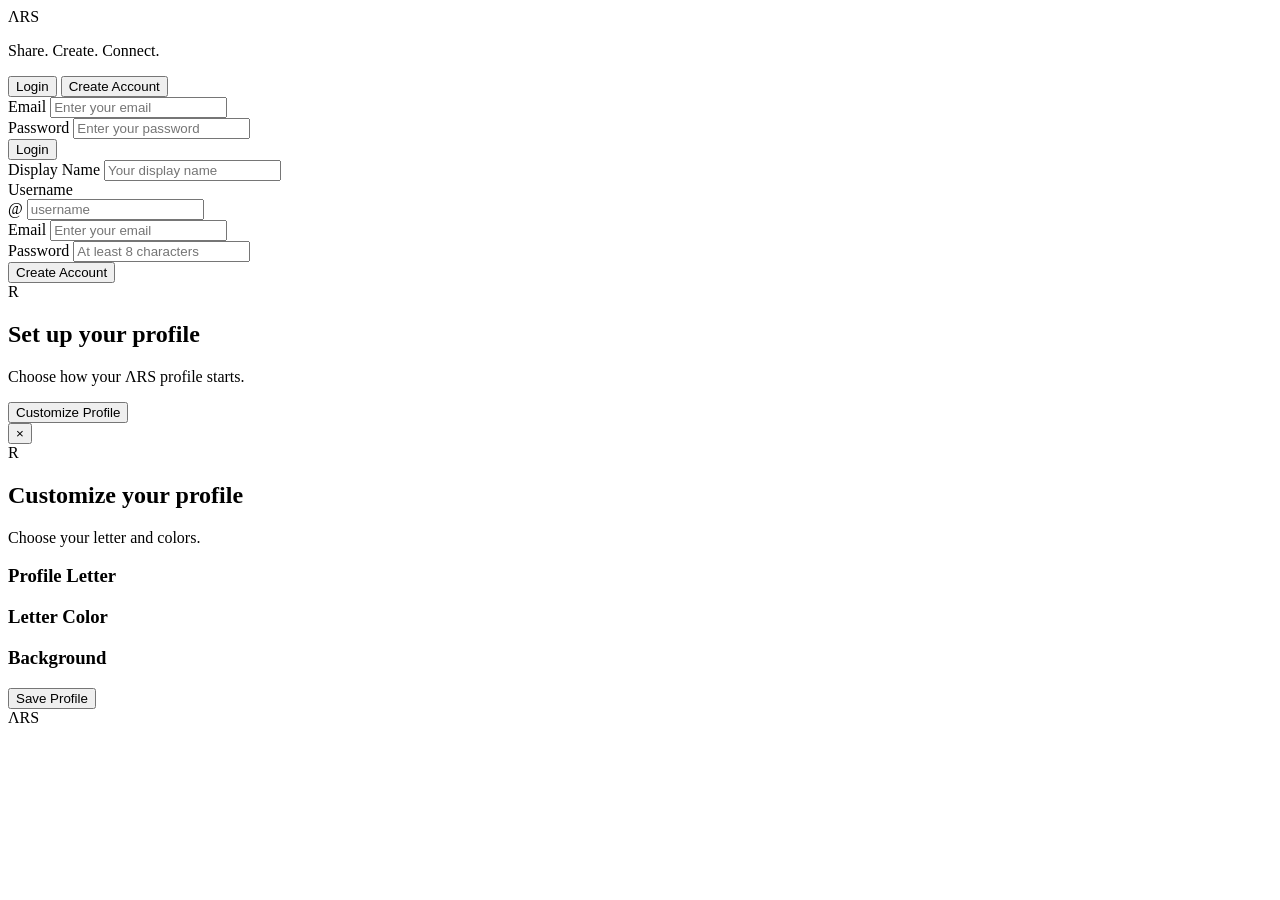
==== commit 56000717: "Create index.html" ====
--- a/index.html
+++ b/index.html
@@ -1,478 +1,396 @@
 <!DOCTYPE html>
 <html lang="en">
 <head>
-    <meta charset="UTF-8">
-    <meta name="viewport" content="width=device-width, initial-scale=1.0">
-    <meta name="description" content="ΛRS">
-    <title>ΛRS</title>
-
-    <link rel="stylesheet" href="login.css">
+  <meta charset="UTF-8">
+
+  <meta
+    name="viewport"
+    content="width=device-width, initial-scale=1.0"
+  >
+
+  <title>ΛRS — Login</title>
+
+  <link rel="stylesheet" href="login.css">
 </head>
 
 <body>
 
-<main class="page">
-
-    <section class="auth-wrapper">
-
-        <!-- BRAND -->
-
-        <div class="brand-side">
-
-            <div class="brand-glow"></div>
-
-            <div class="brand">
-                <span>ΛRS</span>
+  <main class="auth-page">
+
+    <section class="auth-card">
+
+      <div class="brand">
+        ΛRS
+      </div>
+
+      <p class="tagline">
+        Share. Create. Connect.
+      </p>
+
+      <div class="auth-tabs">
+
+        <button
+          type="button"
+          class="auth-tab active"
+          data-auth-tab="login"
+        >
+          Login
+        </button>
+
+        <button
+          type="button"
+          class="auth-tab"
+          data-auth-tab="register"
+        >
+          Create Account
+        </button>
+
+      </div>
+
+      <!-- =========================
+           LOGIN
+      ========================== -->
+
+      <form
+        id="loginForm"
+        class="auth-form active"
+        novalidate
+      >
+
+        <div class="field">
+
+          <label for="loginEmail">
+            Email
+          </label>
+
+          <input
+            id="loginEmail"
+            name="email"
+            type="email"
+            autocomplete="email"
+            placeholder="Enter your email"
+            required
+          >
+
+        </div>
+
+        <div class="field">
+
+          <label for="loginPassword">
+            Password
+          </label>
+
+          <input
+            id="loginPassword"
+            name="password"
+            type="password"
+            autocomplete="current-password"
+            placeholder="Enter your password"
+            required
+          >
+
+        </div>
+
+        <button
+          type="submit"
+          class="primary-button"
+        >
+          Login
+        </button>
+
+        <div
+          id="loginMessage"
+          class="form-message"
+          aria-live="polite"
+        ></div>
+
+      </form>
+
+
+      <!-- =========================
+           CREATE ACCOUNT
+      ========================== -->
+
+      <form
+        id="registerForm"
+        class="auth-form"
+        novalidate
+      >
+
+        <div class="field">
+
+          <label for="registerDisplayName">
+            Display Name
+          </label>
+
+          <input
+            id="registerDisplayName"
+            name="displayName"
+            type="text"
+            autocomplete="name"
+            maxlength="40"
+            placeholder="Your display name"
+            required
+          >
+
+        </div>
+
+        <div class="field">
+
+          <label for="registerUsername">
+            Username
+          </label>
+
+          <div class="username-input">
+
+            <span>
+              @
+            </span>
+
+            <input
+              id="registerUsername"
+              name="username"
+              type="text"
+              autocomplete="username"
+              maxlength="20"
+              placeholder="username"
+              required
+            >
+
+          </div>
+
+        </div>
+
+        <div class="field">
+
+          <label for="registerEmail">
+            Email
+          </label>
+
+          <input
+            id="registerEmail"
+            name="email"
+            type="email"
+            autocomplete="email"
+            placeholder="Enter your email"
+            required
+          >
+
+        </div>
+
+        <div class="field">
+
+          <label for="registerPassword">
+            Password
+          </label>
+
+          <input
+            id="registerPassword"
+            name="password"
+            type="password"
+            autocomplete="new-password"
+            minlength="8"
+            placeholder="At least 8 characters"
+            required
+          >
+
+        </div>
+
+        <button
+          type="submit"
+          class="primary-button"
+        >
+          Create Account
+        </button>
+
+        <div
+          id="registerMessage"
+          class="form-message"
+          aria-live="polite"
+        ></div>
+
+      </form>
+
+
+      <!-- =========================
+           PROFILE SETUP
+      ========================== -->
+
+      <section
+        id="profileSetup"
+        class="profile-setup hidden"
+      >
+
+        <div class="profile-setup-icon">
+          R
+        </div>
+
+        <h2>
+          Set up your profile
+        </h2>
+
+        <p>
+          Choose how your ΛRS profile starts.
+        </p>
+
+        <button
+          type="button"
+          id="openProfileSetup"
+          class="secondary-button"
+        >
+          Customize Profile
+        </button>
+
+      </section>
+
+
+      <!-- =========================
+           PROFILE MODAL
+      ========================== -->
+
+      <div
+        id="profileModal"
+        class="profile-modal hidden"
+        aria-hidden="true"
+      >
+
+        <div
+          class="profile-modal-backdrop"
+          id="closeProfileSetup"
+        ></div>
+
+        <section
+          class="profile-modal-card"
+          role="dialog"
+          aria-modal="true"
+          aria-label="Profile setup"
+        >
+
+          <button
+            type="button"
+            class="modal-close"
+            id="profileModalClose"
+            aria-label="Close"
+          >
+            ×
+          </button>
+
+          <div class="modal-avatar-wrap">
+
+            <div
+              id="largeAvatarPreview"
+              class="large-avatar-preview"
+            >
+              R
             </div>
 
-            <div class="brand-content">
-                <h1>
-                    Your world.
-                    <span>Your way.</span>
-                </h1>
-
-                <p>
-                    Create your profile and make ΛRS yours.
-                </p>
-            </div>
-
-            <div class="brand-footer">
-                © ΛRS
-            </div>
-
-        </div>
-
-
-        <!-- AUTH -->
-
-        <div class="form-side">
-
-            <div class="auth-card">
-
-                <div class="auth-heading">
-
-                    <h2>Welcome</h2>
-
-                    <p>
-                        Sign in or create your account.
-                    </p>
-
-                </div>
-
-
-                <!-- TABS -->
-
-                <div class="tabs">
-
-                    <button
-                        class="tab active"
-                        type="button"
-                        data-tab="login"
-                    >
-                        Sign In
-                    </button>
-
-                    <button
-                        class="tab"
-                        type="button"
-                        data-tab="register"
-                    >
-                        Create Account
-                    </button>
-
-                </div>
-
-
-                <!-- LOGIN -->
-
-                <form
-                    id="loginForm"
-                    class="form active"
-                    autocomplete="on"
-                >
-
-                    <div class="field">
-
-                        <label for="loginEmail">
-                            Email
-                        </label>
-
-                        <input
-                            class="input"
-                            id="loginEmail"
-                            name="email"
-                            type="email"
-                            autocomplete="email"
-                            placeholder="Enter your email"
-                            required
-                        >
-
-                    </div>
-
-
-                    <div class="field">
-
-                        <label for="loginPassword">
-                            Password
-                        </label>
-
-                        <input
-                            class="input"
-                            id="loginPassword"
-                            name="password"
-                            type="password"
-                            autocomplete="current-password"
-                            placeholder="Enter your password"
-                            required
-                        >
-
-                    </div>
-
-
-                    <button
-                        class="primary-button"
-                        type="submit"
-                    >
-                        Sign In
-                    </button>
-
-                </form>
-
-
-                <!-- REGISTER -->
-
-                <form
-                    id="registerForm"
-                    class="form"
-                    autocomplete="on"
-                >
-
-                    <!-- DISPLAY NAME -->
-
-                    <div class="field">
-
-                        <label for="registerDisplayName">
-                            Display Name
-                        </label>
-
-                        <input
-                            class="input"
-                            id="registerDisplayName"
-                            name="displayName"
-                            type="text"
-                            autocomplete="name"
-                            placeholder="Enter your name"
-                            minlength="1"
-                            maxlength="40"
-                            required
-                        >
-
-                    </div>
-
-
-                    <!-- USERNAME -->
-
-                    <div class="field">
-
-                        <label for="registerUsername">
-                            Username
-                        </label>
-
-                        <div class="username-input-wrapper">
-
-                            <span class="username-prefix">
-                                @
-                            </span>
-
-                            <input
-                                class="input username-input"
-                                id="registerUsername"
-                                name="username"
-                                type="text"
-                                autocomplete="username"
-                                placeholder="choose your username"
-                                minlength="2"
-                                maxlength="30"
-                                pattern="[A-Za-z0-9._-]+"
-                                required
-                            >
-
-                        </div>
-
-                        <small class="field-hint">
-                            Letters, numbers, dots, underscores and hyphens.
-                        </small>
-
-                    </div>
-
-
-                    <!-- EMAIL -->
-
-                    <div class="field">
-
-                        <label for="registerEmail">
-                            Email
-                        </label>
-
-                        <input
-                            class="input"
-                            id="registerEmail"
-                            name="email"
-                            type="email"
-                            autocomplete="email"
-                            placeholder="Enter your email"
-                            required
-                        >
-
-                        <small class="field-hint">
-                            Your email is private and will not appear on your profile.
-                        </small>
-
-                    </div>
-
-
-                    <!-- PASSWORD -->
-
-                    <div class="field">
-
-                        <label for="registerPassword">
-                            Password
-                        </label>
-
-                        <input
-                            class="input"
-                            id="registerPassword"
-                            name="password"
-                            type="password"
-                            autocomplete="new-password"
-                            placeholder="Create a password"
-                            minlength="8"
-                            required
-                        >
-
-                    </div>
-
-
-                    <!-- PROFILE -->
-
-                    <div class="profile-setup">
-
-                        <button
-                            class="profile-setup-button"
-                            id="openProfileSetup"
-                            type="button"
-                        >
-
-                            <div
-                                class="profile-preview"
-                                id="profilePreview"
-                            >
-                                A
-                            </div>
-
-                            <div class="profile-text">
-
-                                <strong>
-                                    Customize Profile
-                                </strong>
-
-                                <span>
-                                    Choose your letter and colors
-                                </span>
-
-                            </div>
-
-                            <div class="profile-arrow">
-                                ›
-                            </div>
-
-                        </button>
-
-                    </div>
-
-
-                    <!-- CREATE -->
-
-                    <button
-                        class="primary-button"
-                        type="submit"
-                    >
-                        Create Account
-                    </button>
-
-                </form>
-
-
-                <!-- SOCIAL -->
-
-                <div class="divider">
-                    <span>OR</span>
-                </div>
-
-
-                <div class="social-buttons">
-
-                    <button
-                        class="social-button"
-                        id="googleLogin"
-                        type="button"
-                    >
-                        Continue with Google
-                    </button>
-
-                    <button
-                        class="social-button"
-                        id="appleLogin"
-                        type="button"
-                    >
-                        Continue with Apple
-                    </button>
-
-                </div>
-
-            </div>
-
-        </div>
+          </div>
+
+          <h2>
+            Customize your profile
+          </h2>
+
+          <p>
+            Choose your letter and colors.
+          </p>
+
+
+          <!-- LETTER -->
+
+          <div class="setup-group">
+
+            <h3>
+              Profile Letter
+            </h3>
+
+            <div
+              id="letterGrid"
+              class="letter-grid"
+            ></div>
+
+          </div>
+
+
+          <!-- LETTER COLOR -->
+
+          <div class="setup-group">
+
+            <h3>
+              Letter Color
+            </h3>
+
+            <div
+              id="letterColors"
+              class="color-grid"
+            ></div>
+
+          </div>
+
+
+          <!-- BACKGROUND -->
+
+          <div class="setup-group">
+
+            <h3>
+              Background
+            </h3>
+
+            <div
+              id="backgroundColors"
+              class="gradient-grid"
+            ></div>
+
+          </div>
+
+
+          <button
+            type="button"
+            id="saveProfileSetup"
+            class="primary-button"
+          >
+            Save Profile
+          </button>
+
+        </section>
+
+      </div>
+
+
+      <!-- =========================
+           FUTURE SUPABASE AREA
+      ========================== -->
+
+      <div
+        id="backendStatus"
+        class="backend-status"
+      >
+        <span class="status-dot"></span>
+        ΛRS
+      </div>
 
     </section>
 
-</main>
-
-
-<!-- PROFILE MODAL -->
-
-<div
-    class="modal"
-    id="profileModal"
-    aria-hidden="true"
->
-
-    <div class="modal-card">
-
-        <div class="modal-header">
-
-            <h3>
-                Customize Profile
-            </h3>
-
-            <button
-                class="close-button"
-                id="closeProfileSetup"
-                type="button"
-                aria-label="Close"
-            >
-                ×
-            </button>
-
-        </div>
-
-
-        <!-- PREVIEW -->
-
-        <div class="setup-preview">
-
-            <div
-                class="large-avatar"
-                id="largeAvatarPreview"
-            >
-                A
-            </div>
-
-        </div>
-
-
-        <!-- LETTER -->
-
-        <div class="setup-section">
-
-            <span class="setup-section-title">
-                Choose Letter
-            </span>
-
-            <div
-                class="letter-grid"
-                id="letterGrid"
-            ></div>
-
-        </div>
-
-
-        <!-- LETTER COLOR -->
-
-        <div class="setup-section">
-
-            <span class="setup-section-title">
-                Letter Color
-            </span>
-
-            <div
-                class="color-grid"
-                id="letterColors"
-            ></div>
-
-        </div>
-
-
-        <!-- BACKGROUND -->
-
-        <div class="setup-section">
-
-            <span class="setup-section-title">
-                Background
-            </span>
-
-            <div
-                class="color-grid"
-                id="backgroundColors"
-            ></div>
-
-        </div>
-
-
-        <!-- VIP -->
-
-        <div class="subscribe-box">
-
-            <div class="subscribe-info">
-
-                <strong>
-                    Want a real avatar?
-                </strong>
-
-                <span>
-                    VIP members can upload
-                    their own profile image.
-                </span>
-
-            </div>
-
-            <button
-                class="subscribe-button"
-                id="openSubscription"
-                type="button"
-            >
-                VIP
-            </button>
-
-        </div>
-
-
-        <!-- SAVE -->
-
-        <button
-            class="save-profile"
-            id="saveProfileSetup"
-            type="button"
-        >
-            Save Profile
-        </button>
-
-    </div>
-
-</div>
-
-
-<script src="auth.js" defer></script>
+  </main>
+
+
+  <!--
+    ==================================================
+    SUPABASE CONNECTION PLACE
+    ==================================================
+
+    عندما نبدأ الربط الحقيقي لاحقًا:
+
+    1. نضيف Supabase هنا.
+    2. نضع Project URL في auth.js.
+    3. نضع Publishable/Anon Key في auth.js.
+    4. بعدها ننقل Login/Create Account من
+       localStorage إلى Supabase Auth.
+
+    لا يوجد أي مفتاح حاليًا هنا.
+    ==================================================
+  -->
+
+  <script src="auth.js" defer></script>
 
 </body>
-    </html>
+</html>
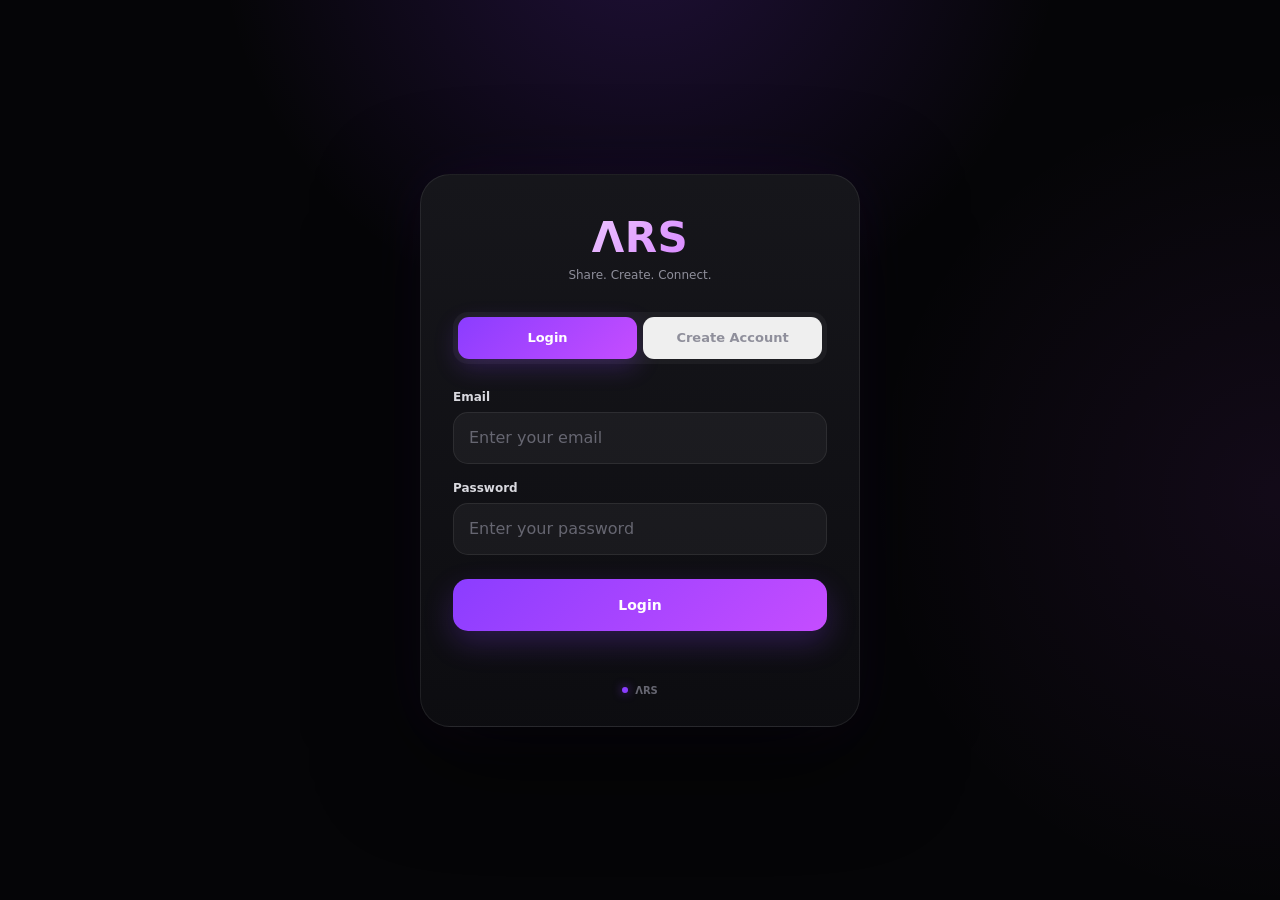
==== commit 3bbcd56d: "Update index.html" ====
--- a/index.html
+++ b/index.html
@@ -46,6 +46,7 @@
         </button>
 
       </div>
+
 
       <!-- =========================
            LOGIN
@@ -74,6 +75,7 @@
 
         </div>
 
+
         <div class="field">
 
           <label for="loginPassword">
@@ -91,12 +93,14 @@
 
         </div>
 
+
         <button
           type="submit"
           class="primary-button"
         >
           Login
         </button>
+
 
         <div
           id="loginMessage"
@@ -134,6 +138,7 @@
           >
 
         </div>
+
 
         <div class="field">
 
@@ -161,6 +166,7 @@
 
         </div>
 
+
         <div class="field">
 
           <label for="registerEmail">
@@ -177,6 +183,7 @@
           >
 
         </div>
+
 
         <div class="field">
 
@@ -196,12 +203,14 @@
 
         </div>
 
+
         <button
           type="submit"
           class="primary-button"
         >
           Create Account
         </button>
+
 
         <div
           id="registerMessage"
@@ -259,6 +268,7 @@
           id="closeProfileSetup"
         ></div>
 
+
         <section
           class="profile-modal-card"
           role="dialog"
@@ -274,6 +284,7 @@
           >
             ×
           </button>
+
 
           <div class="modal-avatar-wrap">
 
@@ -286,6 +297,7 @@
 
           </div>
 
+
           <h2>
             Customize your profile
           </h2>
@@ -357,7 +369,7 @@
 
 
       <!-- =========================
-           FUTURE SUPABASE AREA
+           STATUS
       ========================== -->
 
       <div
@@ -373,24 +385,10 @@
   </main>
 
 
-  <!--
-    ==================================================
-    SUPABASE CONNECTION PLACE
-    ==================================================
-
-    عندما نبدأ الربط الحقيقي لاحقًا:
-
-    1. نضيف Supabase هنا.
-    2. نضع Project URL في auth.js.
-    3. نضع Publishable/Anon Key في auth.js.
-    4. بعدها ننقل Login/Create Account من
-       localStorage إلى Supabase Auth.
-
-    لا يوجد أي مفتاح حاليًا هنا.
-    ==================================================
-  -->
-
-  <script src="auth.js" defer></script>
+  <script
+    src="auth.js"
+    defer
+  ></script>
 
 </body>
-</html>
+            </html>
--- a/login.css
+++ b/login.css
@@ -0,0 +1,845 @@
+:root {
+  --bg: #050507;
+  --surface: #101014;
+  --surface-2: #17171c;
+  --border: rgba(255, 255, 255, 0.08);
+
+  --purple: #8b3dff;
+  --purple-2: #c54dff;
+
+  --text: #ffffff;
+  --muted: #8f8f9b;
+
+  --danger: #ff5f75;
+  --success: #53d79a;
+}
+
+* {
+  box-sizing: border-box;
+  margin: 0;
+  padding: 0;
+
+  -webkit-tap-highlight-color: transparent;
+}
+
+html {
+  min-height: 100%;
+  background: var(--bg);
+}
+
+body {
+  min-height: 100vh;
+
+  font-family:
+    Inter,
+    system-ui,
+    -apple-system,
+    BlinkMacSystemFont,
+    "Segoe UI",
+    sans-serif;
+
+  color: var(--text);
+
+  background:
+    radial-gradient(
+      circle at 50% -10%,
+      rgba(139, 61, 255, 0.2),
+      transparent 36%
+    ),
+    radial-gradient(
+      circle at 100% 55%,
+      rgba(197, 77, 255, 0.07),
+      transparent 30%
+    ),
+    var(--bg);
+
+  overflow-x: hidden;
+}
+
+button,
+input {
+  font: inherit;
+}
+
+button {
+  border: 0;
+  color: inherit;
+  cursor: pointer;
+}
+
+input {
+  width: 100%;
+
+  border: 0;
+  outline: none;
+
+  color: var(--text);
+  background: transparent;
+}
+
+.hidden {
+  display: none !important;
+}
+
+
+/* =========================
+   PAGE
+========================= */
+
+.auth-page {
+  width: 100%;
+  min-height: 100vh;
+
+  display: flex;
+  align-items: center;
+  justify-content: center;
+
+  padding: 24px 16px;
+}
+
+
+/* =========================
+   CARD
+========================= */
+
+.auth-card {
+  width: min(440px, 100%);
+
+  padding: 32px 28px 26px;
+
+  border: 1px solid var(--border);
+  border-radius: 30px;
+
+  background:
+    linear-gradient(
+      180deg,
+      rgba(23, 23, 28, 0.96),
+      rgba(13, 13, 17, 0.96)
+    );
+
+  box-shadow:
+    0 30px 100px rgba(0, 0, 0, 0.65),
+    0 0 60px rgba(139, 61, 255, 0.08);
+
+  backdrop-filter: blur(24px);
+}
+
+
+/* =========================
+   BRAND
+========================= */
+
+.brand {
+  text-align: center;
+
+  font-size: 42px;
+  font-weight: 900;
+
+  letter-spacing: 0.5px;
+
+  background:
+    linear-gradient(
+      135deg,
+      #ffffff,
+      #c54dff
+    );
+
+  -webkit-background-clip: text;
+  background-clip: text;
+
+  color: transparent;
+}
+
+.tagline {
+  margin-top: 6px;
+
+  text-align: center;
+
+  color: var(--muted);
+
+  font-size: 12px;
+}
+
+
+/* =========================
+   TABS
+========================= */
+
+.auth-tabs {
+  display: grid;
+  grid-template-columns: 1fr 1fr;
+
+  gap: 6px;
+
+  margin-top: 30px;
+  padding: 5px;
+
+  border-radius: 15px;
+
+  background: rgba(255, 255, 255, 0.045);
+}
+
+.auth-tab {
+  min-height: 42px;
+
+  border-radius: 11px;
+
+  color: var(--muted);
+
+  font-size: 13px;
+  font-weight: 700;
+
+  transition:
+    background 0.2s ease,
+    color 0.2s ease;
+}
+
+.auth-tab.active {
+  color: #ffffff;
+
+  background:
+    linear-gradient(
+      135deg,
+      var(--purple),
+      var(--purple-2)
+    );
+
+  box-shadow:
+    0 8px 25px rgba(139, 61, 255, 0.24);
+}
+
+
+/* =========================
+   FORMS
+========================= */
+
+.auth-form {
+  display: none;
+
+  margin-top: 26px;
+}
+
+.auth-form.active {
+  display: block;
+}
+
+
+/* =========================
+   FIELD
+========================= */
+
+.field {
+  margin-top: 17px;
+}
+
+.field:first-child {
+  margin-top: 0;
+}
+
+.field label {
+  display: block;
+
+  margin-bottom: 8px;
+
+  color: #d9d9df;
+
+  font-size: 12px;
+  font-weight: 700;
+}
+
+.field input {
+  height: 52px;
+
+  padding: 0 15px;
+
+  border:
+    1px solid
+    rgba(255, 255, 255, 0.08);
+
+  border-radius: 15px;
+
+  background:
+    rgba(255, 255, 255, 0.045);
+
+  transition:
+    border-color 0.2s ease,
+    background 0.2s ease,
+    box-shadow 0.2s ease;
+}
+
+.field input::placeholder {
+  color: #666671;
+}
+
+.field input:focus {
+  border-color:
+    rgba(139, 61, 255, 0.7);
+
+  background:
+    rgba(139, 61, 255, 0.06);
+
+  box-shadow:
+    0 0 0 4px
+    rgba(139, 61, 255, 0.09);
+}
+
+
+/* =========================
+   USERNAME
+========================= */
+
+.username-input {
+  position: relative;
+}
+
+.username-input span {
+  position: absolute;
+
+  left: 15px;
+  top: 50%;
+
+  transform: translateY(-50%);
+
+  color: var(--muted);
+
+  font-size: 15px;
+  font-weight: 700;
+
+  pointer-events: none;
+}
+
+.username-input input {
+  padding-left: 31px;
+}
+
+
+/* =========================
+   PRIMARY BUTTON
+========================= */
+
+.primary-button {
+  width: 100%;
+
+  min-height: 52px;
+
+  margin-top: 24px;
+
+  border-radius: 15px;
+
+  color: #ffffff;
+
+  background:
+    linear-gradient(
+      135deg,
+      var(--purple),
+      var(--purple-2)
+    );
+
+  font-size: 14px;
+  font-weight: 800;
+
+  box-shadow:
+    0 12px 30px
+    rgba(139, 61, 255, 0.24);
+
+  transition:
+    transform 0.2s ease,
+    box-shadow 0.2s ease,
+    opacity 0.2s ease;
+}
+
+.primary-button:hover {
+  transform: translateY(-1px);
+
+  box-shadow:
+    0 16px 35px
+    rgba(139, 61, 255, 0.32);
+}
+
+.primary-button:active {
+  transform: translateY(1px);
+}
+
+.primary-button:disabled {
+  opacity: 0.55;
+  cursor: not-allowed;
+}
+
+
+/* =========================
+   SECONDARY BUTTON
+========================= */
+
+.secondary-button {
+  width: 100%;
+
+  min-height: 50px;
+
+  margin-top: 20px;
+
+  border:
+    1px solid
+    rgba(139, 61, 255, 0.35);
+
+  border-radius: 15px;
+
+  color: #ffffff;
+
+  background:
+    rgba(139, 61, 255, 0.08);
+
+  font-size: 13px;
+  font-weight: 800;
+
+  transition:
+    background 0.2s ease,
+    border-color 0.2s ease;
+}
+
+.secondary-button:hover {
+  background:
+    rgba(139, 61, 255, 0.15);
+
+  border-color:
+    rgba(139, 61, 255, 0.6);
+}
+
+
+/* =========================
+   MESSAGE
+========================= */
+
+.form-message {
+  min-height: 18px;
+
+  margin-top: 12px;
+
+  text-align: center;
+
+  color: var(--muted);
+
+  font-size: 11px;
+  line-height: 1.5;
+}
+
+.form-message.error {
+  color: var(--danger);
+}
+
+.form-message.success {
+  color: var(--success);
+}
+
+
+/* =========================
+   PROFILE SETUP
+========================= */
+
+.profile-setup {
+  margin-top: 26px;
+
+  text-align: center;
+}
+
+.profile-setup-icon {
+  width: 82px;
+  height: 82px;
+
+  margin: 0 auto;
+
+  display: flex;
+  align-items: center;
+  justify-content: center;
+
+  border-radius: 50%;
+
+  background:
+    linear-gradient(
+      135deg,
+      var(--purple),
+      var(--purple-2)
+    );
+
+  font-size: 30px;
+  font-weight: 900;
+
+  box-shadow:
+    0 0 35px
+    rgba(139, 61, 255, 0.28);
+}
+
+.profile-setup h2 {
+  margin-top: 18px;
+
+  font-size: 21px;
+}
+
+.profile-setup p {
+  margin-top: 7px;
+
+  color: var(--muted);
+
+  font-size: 12px;
+}
+
+
+/* =========================
+   PROFILE MODAL
+========================= */
+
+.profile-modal {
+  position: fixed;
+  inset: 0;
+
+  z-index: 5000;
+
+  display: flex;
+  align-items: center;
+  justify-content: center;
+
+  padding: 16px;
+}
+
+.profile-modal-backdrop {
+  position: absolute;
+  inset: 0;
+
+  background:
+    rgba(0, 0, 0, 0.82);
+
+  backdrop-filter: blur(18px);
+}
+
+.profile-modal-card {
+  position: relative;
+  z-index: 2;
+
+  width: min(500px, 100%);
+  max-height: 92vh;
+
+  overflow-y: auto;
+
+  padding: 30px 22px 24px;
+
+  border:
+    1px solid
+    rgba(255, 255, 255, 0.08);
+
+  border-radius: 28px;
+
+  background:
+    radial-gradient(
+      circle at 50% 0%,
+      rgba(139, 61, 255, 0.12),
+      transparent 38%
+    ),
+    var(--surface);
+
+  box-shadow:
+    0 30px 100px
+    rgba(0, 0, 0, 0.75);
+}
+
+.modal-close {
+  position: absolute;
+
+  right: 14px;
+  top: 14px;
+
+  width: 40px;
+  height: 40px;
+
+  border-radius: 50%;
+
+  color: #ffffff;
+
+  background:
+    rgba(255, 255, 255, 0.07);
+
+  font-size: 25px;
+}
+
+
+/* =========================
+   LARGE AVATAR
+========================= */
+
+.modal-avatar-wrap {
+  display: flex;
+  justify-content: center;
+}
+
+.large-avatar-preview {
+  width: 100px;
+  height: 100px;
+
+  display: flex;
+  align-items: center;
+  justify-content: center;
+
+  border-radius: 50%;
+
+  color: #ffffff;
+
+  font-size: 36px;
+  font-weight: 900;
+
+  box-shadow:
+    0 0 35px
+    rgba(139, 61, 255, 0.25);
+}
+
+.profile-modal-card > h2 {
+  margin-top: 18px;
+
+  text-align: center;
+
+  font-size: 21px;
+}
+
+.profile-modal-card > p {
+  margin-top: 6px;
+
+  text-align: center;
+
+  color: var(--muted);
+
+  font-size: 12px;
+}
+
+
+/* =========================
+   SETUP GROUP
+========================= */
+
+.setup-group {
+  margin-top: 24px;
+}
+
+.setup-group h3 {
+  margin-bottom: 10px;
+
+  color: #e5e5ea;
+
+  font-size: 12px;
+}
+
+
+/* =========================
+   LETTER GRID
+========================= */
+
+.letter-grid {
+  display: grid;
+
+  grid-template-columns:
+    repeat(7, minmax(0, 1fr));
+
+  gap: 7px;
+}
+
+.letter-option {
+  min-height: 39px;
+
+  border:
+    1px solid
+    rgba(255, 255, 255, 0.07);
+
+  border-radius: 10px;
+
+  color: #d8d8df;
+
+  background:
+    rgba(255, 255, 255, 0.035);
+
+  font-size: 12px;
+  font-weight: 800;
+
+  transition:
+    background 0.15s ease,
+    border-color 0.15s ease;
+}
+
+.letter-option:hover {
+  background:
+    rgba(139, 61, 255, 0.09);
+}
+
+.letter-option.selected {
+  border-color:
+    rgba(139, 61, 255, 0.7);
+
+  color: #ffffff;
+
+  background:
+    rgba(139, 61, 255, 0.18);
+}
+
+
+/* =========================
+   COLORS
+========================= */
+
+.color-grid,
+.gradient-grid {
+  display: flex;
+
+  flex-wrap: wrap;
+
+  gap: 10px;
+}
+
+.color-option {
+  width: 42px;
+  height: 42px;
+
+  border-radius: 50%;
+
+  border:
+    3px solid
+    transparent;
+
+  box-shadow:
+    0 6px 18px
+    rgba(0, 0, 0, 0.3);
+
+  transition:
+    transform 0.15s ease,
+    border-color 0.15s ease;
+}
+
+.color-option:hover {
+  transform: scale(1.06);
+}
+
+.color-option.selected {
+  border-color: #ffffff;
+}
+
+.gradient-option {
+  width: 56px;
+  height: 42px;
+
+  border-radius: 12px;
+
+  border:
+    2px solid
+    transparent;
+
+  box-shadow:
+    0 6px 18px
+    rgba(0, 0, 0, 0.3);
+
+  transition:
+    transform 0.15s ease,
+    border-color 0.15s ease;
+}
+
+.gradient-option:hover {
+  transform: scale(1.05);
+}
+
+.gradient-option.selected {
+  border-color: #ffffff;
+}
+
+
+/* =========================
+   BACKEND STATUS
+========================= */
+
+.backend-status {
+  display: flex;
+  align-items: center;
+  justify-content: center;
+  gap: 7px;
+
+  margin-top: 24px;
+
+  color: #666671;
+
+  font-size: 10px;
+  font-weight: 700;
+}
+
+.status-dot {
+  width: 6px;
+  height: 6px;
+
+  border-radius: 50%;
+
+  background: var(--purple);
+
+  box-shadow:
+    0 0 10px
+    rgba(139, 61, 255, 0.7);
+}
+
+
+/* =========================
+   MOBILE
+========================= */
+
+@media (max-width: 480px) {
+  .auth-page {
+    padding: 14px;
+  }
+
+  .auth-card {
+    padding:
+      28px 18px 22px;
+
+    border-radius: 25px;
+  }
+
+  .brand {
+    font-size: 38px;
+  }
+
+  .letter-grid {
+    grid-template-columns:
+      repeat(6, minmax(0, 1fr));
+  }
+
+  .profile-modal-card {
+    padding:
+      27px 16px 20px;
+
+    border-radius: 25px;
+  }
+}
+
+
+/* =========================
+   TABLET / LARGE SCREENS
+========================= */
+
+@media (min-width: 768px) {
+  .auth-page {
+    padding: 40px 20px;
+  }
+
+  .auth-card {
+    padding:
+      38px 32px 30px;
+  }
+}
+
+
+/* =========================
+   REDUCED MOTION
+========================= */
+
+@media (prefers-reduced-motion: reduce) {
+  *,
+  *::before,
+  *::after {
+    scroll-behavior: auto !important;
+
+    transition-duration:
+      0.01ms !important;
+
+    animation-duration:
+      0.01ms !important;
+  }
+  }
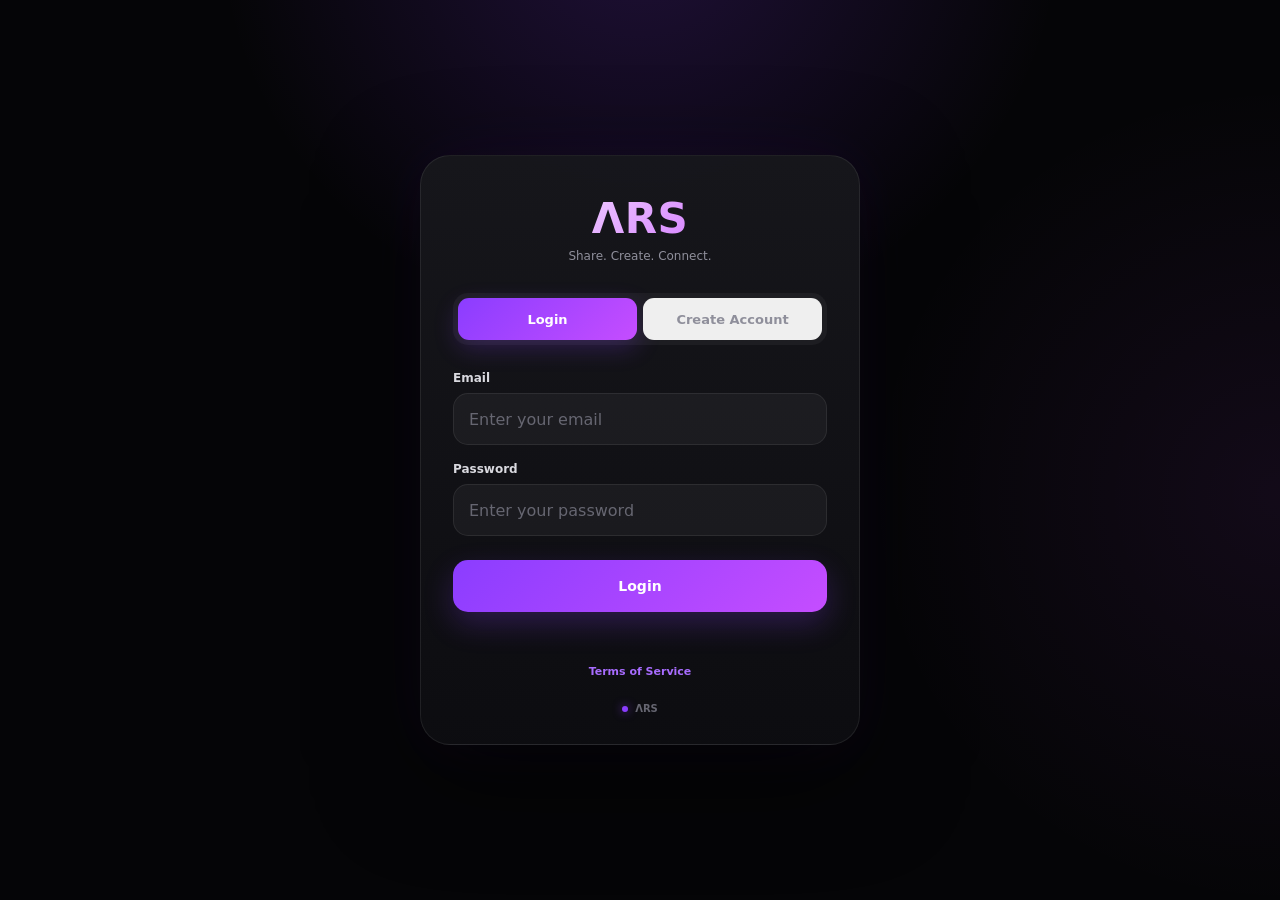
==== commit 4656bd94: "Update index.html" ====
--- a/index.html
+++ b/index.html
@@ -222,6 +222,30 @@
 
 
       <!-- =========================
+           TERMS OF SERVICE
+      ========================== -->
+
+      <div
+        style="
+          margin-top: 18px;
+          text-align: center;
+        "
+      >
+        <a
+          href="terms.html"
+          style="
+            color: #a86cff;
+            font-size: 11px;
+            font-weight: 700;
+            text-decoration: none;
+          "
+        >
+          Terms of Service
+        </a>
+      </div>
+
+
+      <!-- =========================
            PROFILE SETUP
       ========================== -->
 
@@ -391,4 +415,4 @@
   ></script>
 
 </body>
-            </html>
+     </html>
--- a/login.css
+++ b/login.css
@@ -67,6 +67,10 @@
   cursor: pointer;
 }
 
+button:disabled {
+  cursor: not-allowed;
+}
+
 input {
   width: 100%;
 
